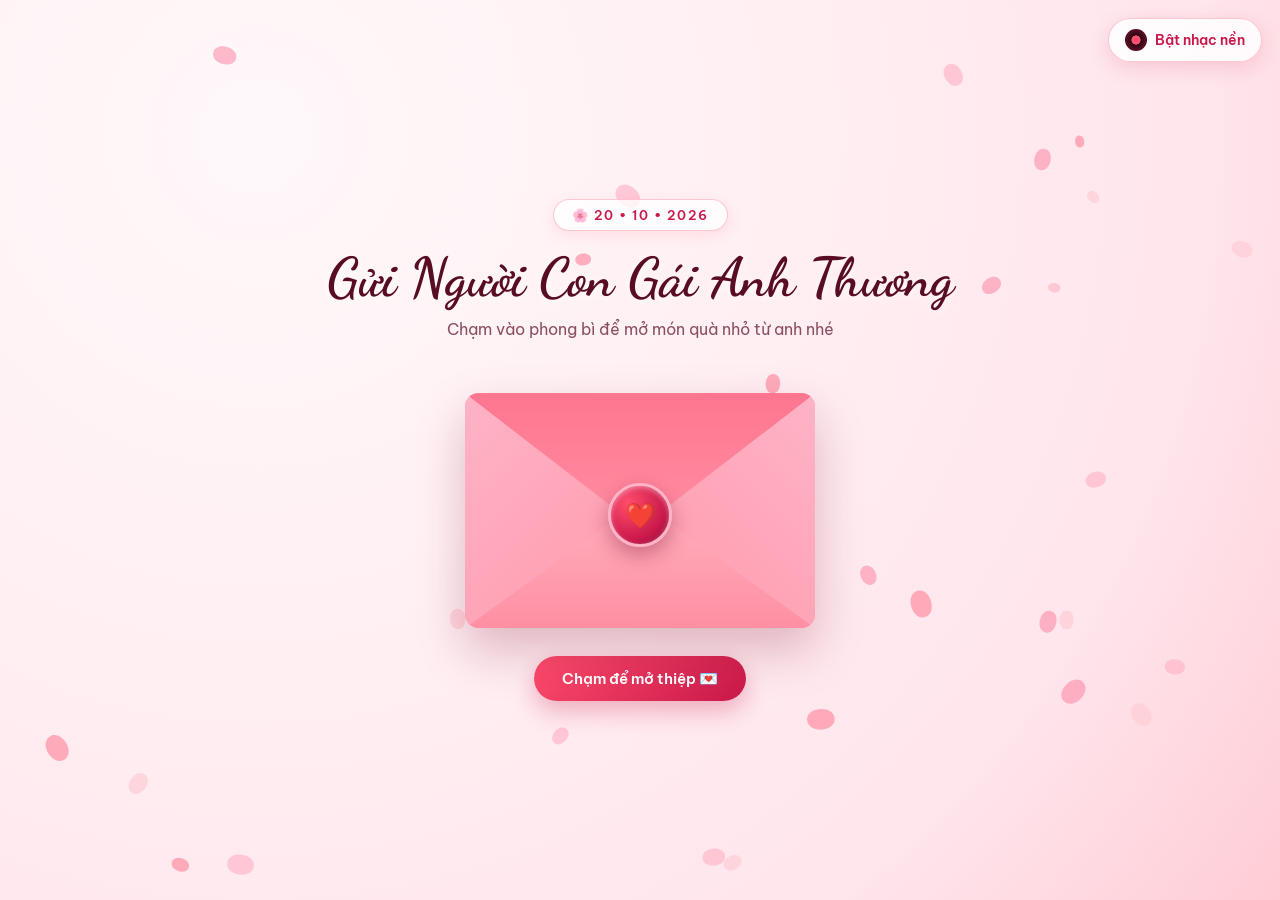
==== index.html @ 0c84c266 "feat: crop lakeside couple photo into left and right avatars for Love Counter" ====
<!DOCTYPE html>
<html lang="vi">
<head>
  <meta charset="UTF-8" />
  <meta name="viewport" content="width=device-width, initial-scale=1.0, maximum-scale=1.0, user-scalable=no" />
  <title>Chúc Mừng 20/10 — Gửi Người Con Gái Anh Thương 💕</title>
  <meta name="description" content="Món quà nhỏ và những lời chúc yêu thương ngọt ngào nhất nhân ngày Phụ nữ Việt Nam 20/10." />
  <meta property="og:title" content="Chúc Mừng 20/10 — Gửi Người Con Gái Anh Thương 💕" />
  <meta property="og:description" content="Chạm để mở bức thư tình yêu và nhìn lại những khoảnh khắc ngọt ngào của chúng mình." />
  <meta property="og:type" content="website" />
  <link rel="preconnect" href="https://fonts.googleapis.com" />
  <link rel="preconnect" href="https://fonts.gstatic.com" crossorigin />
  <link href="https://fonts.googleapis.com/css2?family=Be+Vietnam+Pro:ital,wght@0,400;0,500;0,600;0,700;1,400&family=Dancing+Script:wght@600;700&display=swap" rel="stylesheet" />
  <link rel="stylesheet" href="src/style.css" />
</head>
<body>
  <!-- Falling Rose Petals Background -->
  <canvas id="petals-canvas"></canvas>

  <!-- Music Toggle Button -->
  <button id="music-toggle" class="music-toggle" type="button" aria-label="Bật/Tắt nhạc nền">
    <span class="vinyl-icon"></span>
    <span id="music-label">Bật nhạc nền</span>
  </button>

  <!-- STAGE 1: Interactive 3D Envelope -->
  <section id="envelope-stage" class="envelope-stage">
    <div id="intro-date-pill" class="date-pill">🌸 20 • 10 • 2026</div>
    <h1 id="intro-title" class="intro-title">Gửi Người Con Gái Anh Thương</h1>
    <p id="intro-subtitle" class="intro-subtitle">
      Chạm vào phong bì để mở món quà nhỏ từ anh nhé
    </p>

    <div id="envelope-wrapper" class="envelope-wrapper" role="button" tabindex="0" aria-label="Mở phong bì thiệp 20/10">
      <div class="envelope-back"></div>
      <div class="envelope-letter-preview">
        <span class="preview-badge">Happy Women's Day 20/10</span>
        <div id="preview-to" class="preview-to">Gửi Em Yêu 💕</div>
        <div class="preview-heart">💌</div>
      </div>
      <div class="envelope-front"></div>
      <div class="envelope-bottom-pocket"></div>
      <div class="envelope-flap"></div>
      <div class="wax-seal">❤️</div>
    </div>

    <button id="open-envelope-btn" class="open-hint-btn" type="button">
      Chạm để mở thiệp 💌
    </button>
  </section>

  <!-- STAGE 2 & 3: Love Letter + Love Counter + Polaroid Gallery + Interactive Quiz + Gift -->
  <main id="main-card-content" class="main-card-content">
    <!-- 1. Love Letter Section -->
    <section class="letter-section">
      <article class="letter-paper">
        <header class="letter-header">
          <span id="letter-badge" class="letter-badge">Happy Vietnamese Women's Day</span>
          <h2 id="letter-title" class="letter-title">Chúc Mừng 20/10, Em Yêu!</h2>
          <div id="letter-date" class="letter-date">20 • 10 • 2026</div>
        </header>

        <div class="letter-divider">❦ 🌸 ❦</div>

        <div id="letter-greeting" class="letter-greeting">
          Gửi em — cô gái tuyệt vời nhất của anh,
        </div>

        <div id="letter-body" class="letter-body"></div>

        <div class="letter-signature-block">
          <div id="letter-closing" class="letter-closing">Trọn đời thương em,</div>
          <div id="letter-sender" class="letter-sender">Việt Chu ❤️</div>
        </div>

        <div class="letter-actions">
          <a href="#memory-gallery" class="btn-primary">
            Xem kỷ niệm của chúng mình 📸
          </a>
          <button id="send-love-btn" type="button" class="btn-secondary">
            Thả tim cho anh 💖
          </button>
        </div>
      </article>
    </section>

    <!-- 2. Love Counter Section (Đồng hồ đếm ngày yêu) -->
    <section id="love-counter-section" class="counter-section">
      <div class="counter-card">
        <h3 id="counter-title" class="section-title" style="font-size: 2.1rem;">
          Hành Trình Bên Nhau Của Chúng Mình
        </h3>
        <p id="counter-subtitle" class="section-subtitle" style="margin-bottom: 22px;">
          Từng giây phút trôi qua bên em đều là những kỷ niệm vô giá
        </p>

        <div class="couple-avatars">
          <div class="avatar-ring">
            <img id="couple-avatar-left" src="assets/photos/avatar-left.jpg" alt="Em" />
          </div>
          <div class="heart-bridge">💞</div>
          <div class="avatar-ring">
            <img id="couple-avatar-right" src="assets/photos/avatar-right.jpg" alt="Anh" />
          </div>
        </div>

        <div class="counter-grid">
          <div class="counter-box">
            <span id="count-days" class="counter-num">0</span>
            <span class="counter-label">Ngày</span>
          </div>
          <div class="counter-box">
            <span id="count-hours" class="counter-num">00</span>
            <span class="counter-label">Giờ</span>
          </div>
          <div class="counter-box">
            <span id="count-mins" class="counter-num">00</span>
            <span class="counter-label">Phút</span>
          </div>
          <div class="counter-box">
            <span id="count-secs" class="counter-num">00</span>
            <span class="counter-label">Giây</span>
          </div>
        </div>

        <div id="love-start-badge" class="counter-since-pill">
          ✨ Bên nhau từ ngày 25/03/2026 ✨
        </div>
      </div>
    </section>

    <!-- 3. Polaroid Photo Gallery Section -->
    <section id="memory-gallery" class="gallery-section">
      <div class="section-heading">
        <h2 id="gallery-title" class="section-title">Khoảnh Khắc Của Chúng Mình</h2>
        <p id="gallery-subtitle" class="section-subtitle">
          Mỗi bức ảnh là một mảnh ghép hạnh phúc khi có em bên cạnh
        </p>
      </div>

      <div id="polaroid-grid" class="polaroid-grid"></div>
    </section>

    <!-- 4. Interactive Runaway Button Quiz ("Em có yêu anh không?") -->
    <section id="love-quiz-section" class="quiz-section">
      <div class="quiz-card">
        <div id="quiz-emoji" class="quiz-emoji">🥺</div>
        <h3 id="quiz-title" class="section-title" style="font-size: 2rem;">
          Câu Hỏi Quan Trọng Ngày 20/10 😳
        </h3>
        <p id="quiz-prompt" class="quiz-prompt">
          Trả lời thật lòng nha: Em có thương và yêu anh nhiều không?
        </p>

        <div id="quiz-arena" class="quiz-arena">
          <button id="btn-love-yes" type="button" class="btn-love-yes">
            Yêu anh nhất trên đời 💖
          </button>
          <button id="btn-love-no" type="button" class="btn-love-no">
            Hông thèm đâu 😜
          </button>
        </div>

        <div id="quiz-success-box" class="quiz-success-box">
          <div class="success-hearts">🥰💖💐✨</div>
          <p id="quiz-success-msg"></p>
        </div>
      </div>
    </section>

    <!-- 5. Interactive Scratch Card ("Thẻ Cào Bí Mật") -->
    <section id="scratch-section" class="scratch-section">
      <div class="scratch-card-box">
        <h3 id="scratch-title" class="section-title" style="font-size: 2rem;">
          Thẻ Cào Bí Mật 20/10 ✨
        </h3>
        <p id="scratch-subtitle" class="section-subtitle" style="margin-bottom: 20px;">
          Dùng ngón tay hoặc chuột cào lớp nhũ lấp lánh bên dưới để mở điều anh giấu bên trong nhé!
        </p>

        <div id="scratch-container" class="scratch-container">
          <!-- Hidden Prize Layer Underneath -->
          <div class="scratch-prize">
            <img id="scratch-img" class="scratch-prize-img" src="assets/photos/1792471660428_2199372916196262329_2672750711596410923_h.jpg" alt="Kỷ niệm bí mật" />
            <h4 id="scratch-headline" class="scratch-headline">Bắt quả tang một chiếc mặt quạu siêu cấp đáng yêu! 🐻‍❄️😆</h4>
            <p id="scratch-msg" class="scratch-msg">
              Nhìn mặt kìa, dỗi hay nhăn mặt nhìn vẫn cứ là cưng nhất quả đất! Ngày 20/10 bớt quạu với anh lại nha, thương nhiều lắm! ❤️
            </p>
            <div id="scratch-badge" class="scratch-badge">
              🎟️ Đặc quyền: 1 buổi đi chơi bù thật vui & 1000 cái ôm
            </div>
          </div>

          <!-- Foil Canvas Layer On Top -->
          <canvas id="scratch-canvas" class="scratch-canvas"></canvas>
        </div>

        <div class="scratch-footer">
          <span id="scratch-progress-text" class="scratch-progress-text">Đã cào: 0%</span>
          <button id="scratch-reset-btn" type="button" class="scratch-reset-btn">
            Phủ nhũ cào lại 🔄
          </button>
        </div>
      </div>
    </section>

    <!-- 6. Secret Gift Box & Voucher Section -->
    <section class="gift-section">
      <h3 id="secret-title" class="section-title" style="font-size: 2rem;">
        Lời Nhắn Nhỏ Cuối Thư 💌
      </h3>
      <p class="section-subtitle" style="margin-bottom: 10px;">
        Chạm vào hộp quà bên dưới để mở lời nhắn cuối cùng từ anh nhé!
      </p>

      <button id="gift-box-btn" class="gift-box-btn" type="button" aria-label="Mở hộp quà">
        🎁
      </button>

      <div id="gift-reveal-card" class="gift-reveal-card">
        <p id="secret-body" style="line-height: 1.7; font-size: 1rem;">
          Ngày 20/10 nhớ cười thật nhiều và luôn tươi tắn nhé! Cảm ơn em vì lúc nào cũng hiểu chuyện và đồng hành cùng anh. Hẹn em một buổi đi chơi bù thật vui nha! 🤗💖
        </p>
        <div id="secret-voucher" class="voucher-ticket">
          ĐẶC QUYỀN CỦA EM: 1000 cái ôm thật chặt, luôn được anh nhường nhịn & 1 buổi hẹn hò bù thật xịn (Hạn sử dụng: Mãi mãi)
        </div>
      </div>
    </section>

    <footer class="card-footer">
      Made with ❤️ for 20/10 • <a href="qr.html">Mã QR & Tuỳ chỉnh thiệp</a>
    </footer>
  </main>

  <!-- Lightbox Modal for Polaroid Photos -->
  <div id="lightbox-modal" class="lightbox-modal" role="dialog" aria-modal="true">
    <div class="lightbox-content">
      <button id="lightbox-close" class="lightbox-close" type="button" aria-label="Đóng">✕</button>
      <img id="lightbox-img" class="lightbox-img" src="" alt="Kỷ niệm" />
      <div id="lightbox-caption" class="lightbox-caption"></div>
      <div id="lightbox-date" class="lightbox-date"></div>
      <div class="lightbox-nav">
        <button id="lightbox-prev" type="button">← Ảnh trước</button>
        <button id="lightbox-next" type="button">Ảnh tiếp →</button>
      </div>
    </div>
  </div>

  <script src="src/config.js"></script>
  <script src="src/app.js"></script>
</body>
</html>
---- src/style.css ----
:root {
  --bg-rose-1: #fff0f3;
  --bg-rose-2: #ffe5ec;
  --bg-rose-3: #ffccd5;
  --rose-primary: #ff4d6d;
  --rose-deep: #c9184a;
  --wine-dark: #590d22;
  --wine-text: #4a1525;
  --text-muted: #8a4f60;
  --paper-cream: #fffcf9;
  --gold-accent: #d4a373;
  --shadow-soft: 0 18px 45px rgba(164, 19, 60, 0.14);
  --shadow-polaroid: 0 12px 28px rgba(89, 13, 34, 0.14);
}

* {
  box-sizing: border-box;
  margin: 0;
  padding: 0;
  -webkit-tap-highlight-color: transparent;
}

html {
  scroll-behavior: smooth;
}

body {
  min-height: 100vh;
  font-family: 'Be Vietnam Pro', -apple-system, BlinkMacSystemFont, sans-serif;
  color: var(--wine-text);
  background: radial-gradient(circle at 20% 15%, #fff8fa 0%, var(--bg-rose-1) 38%, var(--bg-rose-2) 75%, var(--bg-rose-3) 100%);
  background-attachment: fixed;
  overflow-x: hidden;
  position: relative;
}

/* Falling Petals Canvas */
#petals-canvas {
  position: fixed;
  inset: 0;
  width: 100%;
  height: 100%;
  pointer-events: none;
  z-index: 1;
}

/* Floating Audio Button */
.music-toggle {
  position: fixed;
  top: 18px;
  right: 18px;
  z-index: 100;
  display: flex;
  align-items: center;
  gap: 8px;
  padding: 10px 16px;
  border-radius: 999px;
  border: 1px solid rgba(255, 77, 109, 0.3);
  background: rgba(255, 255, 255, 0.85);
  backdrop-filter: blur(10px);
  color: var(--rose-deep);
  font-family: inherit;
  font-size: 0.85rem;
  font-weight: 600;
  cursor: pointer;
  box-shadow: 0 6px 20px rgba(201, 24, 74, 0.15);
  transition: transform 0.25s ease, box-shadow 0.25s ease, background 0.25s ease;
}

.music-toggle:hover {
  transform: translateY(-2px);
  background: #ffffff;
  box-shadow: 0 10px 24px rgba(201, 24, 74, 0.22);
}

.music-toggle .vinyl-icon {
  width: 22px;
  height: 22px;
  border-radius: 50%;
  background: radial-gradient(circle, #ff4d6d 28%, #2b0912 31%, #590d22 65%, #2b0912 100%);
  display: inline-block;
  position: relative;
}

.music-toggle.playing .vinyl-icon {
  animation: spinVinyl 3.5s linear infinite;
}

@keyframes spinVinyl {
  to {
    transform: rotate(360deg);
  }
}

/* ============================================================================
   STAGE 1: INTRO ENVELOPE SCREEN
   ============================================================================ */
.envelope-stage {
  min-height: 100vh;
  display: flex;
  flex-direction: column;
  align-items: center;
  justify-content: center;
  padding: 24px 16px;
  position: relative;
  z-index: 5;
  transition: opacity 0.7s ease, transform 0.7s ease;
}

.envelope-stage.hidden-stage {
  opacity: 0;
  pointer-events: none;
  position: absolute;
  inset: 0;
  transform: scale(0.95);
}

.date-pill {
  display: inline-flex;
  align-items: center;
  gap: 8px;
  padding: 7px 18px;
  border-radius: 999px;
  background: rgba(255, 255, 255, 0.78);
  border: 1px solid rgba(255, 117, 143, 0.4);
  color: var(--rose-deep);
  font-size: 0.82rem;
  font-weight: 600;
  letter-spacing: 1.5px;
  text-transform: uppercase;
  margin-bottom: 14px;
  box-shadow: 0 4px 15px rgba(255, 77, 109, 0.12);
}

.intro-title {
  font-family: 'Dancing Script', cursive;
  font-size: clamp(2.2rem, 6vw, 3.4rem);
  color: var(--wine-dark);
  text-align: center;
  margin-bottom: 8px;
  text-shadow: 0 2px 10px rgba(255, 255, 255, 0.8);
}

.intro-subtitle {
  font-size: 0.98rem;
  color: var(--text-muted);
  text-align: center;
  max-width: 420px;
  margin-bottom: 42px;
  line-height: 1.5;
}

/* 3D Envelope */
.envelope-wrapper {
  position: relative;
  width: min(350px, 88vw);
  height: 235px;
  perspective: 1200px;
  cursor: pointer;
  margin: 10px auto 28px;
  transition: transform 0.35s ease;
}

.envelope-wrapper:hover {
  transform: translateY(-6px);
}

.envelope-back {
  position: absolute;
  inset: 0;
  background: linear-gradient(145deg, #ff8fa3, #ff758f);
  border-radius: 14px;
  box-shadow: 0 22px 48px rgba(128, 15, 47, 0.25);
}

/* Inner Letter Preview inside Envelope */
.envelope-letter-preview {
  position: absolute;
  left: 18px;
  right: 18px;
  top: 16px;
  bottom: 16px;
  background: var(--paper-cream);
  border-radius: 10px;
  padding: 22px 18px;
  text-align: center;
  box-shadow: 0 4px 16px rgba(0, 0, 0, 0.08);
  z-index: 2;
  transition: transform 0.85s cubic-bezier(0.34, 1.56, 0.64, 1);
  display: flex;
  flex-direction: column;
  align-items: center;
  justify-content: center;
  border: 1px solid #ffe5ec;
}

.preview-badge {
  font-size: 0.72rem;
  letter-spacing: 2px;
  text-transform: uppercase;
  color: var(--rose-primary);
  font-weight: 700;
  margin-bottom: 6px;
}

.preview-to {
  font-family: 'Dancing Script', cursive;
  font-size: 1.75rem;
  color: var(--wine-dark);
  margin-bottom: 8px;
}

.preview-heart {
  font-size: 1.5rem;
  animation: pulseHeart 1.4s ease-in-out infinite;
}

/* Envelope Front Folds */
.envelope-front {
  position: absolute;
  inset: 0;
  z-index: 3;
  pointer-events: none;
  overflow: hidden;
  border-radius: 14px;
}

.envelope-front::before {
  content: "";
  position: absolute;
  inset: 0;
  background: linear-gradient(135deg, #ffb3c6 0%, #ff8fa3 100%);
  clip-path: polygon(0 0, 52% 55%, 0 100%);
}

.envelope-front::after {
  content: "";
  position: absolute;
  inset: 0;
  background: linear-gradient(225deg, #ffb3c6 0%, #ff8fa3 100%);
  clip-path: polygon(100% 0, 48% 55%, 100% 100%);
}

.envelope-bottom-pocket {
  position: absolute;
  inset: 0;
  z-index: 4;
  pointer-events: none;
  border-radius: 14px;
  overflow: hidden;
}

.envelope-bottom-pocket::before {
  content: "";
  position: absolute;
  inset: 0;
  background: linear-gradient(180deg, #ffccd5 0%, #ff8fa3 100%);
  clip-path: polygon(0 100%, 50% 46%, 100% 100%);
}

/* Top Flap */
.envelope-flap {
  position: absolute;
  top: 0;
  left: 0;
  right: 0;
  height: 135px;
  background: linear-gradient(180deg, #ff758f 0%, #ff8fa3 100%);
  clip-path: polygon(0 0, 100% 0, 50% 100%);
  transform-origin: top center;
  transition: transform 0.65s cubic-bezier(0.4, 0, 0.2, 1), z-index 0.2s 0.3s;
  z-index: 5;
  border-top-left-radius: 14px;
  border-top-right-radius: 14px;
}

/* Wax Seal */
.wax-seal {
  position: absolute;
  top: 52%;
  left: 50%;
  transform: translate(-50%, -50%);
  width: 64px;
  height: 64px;
  border-radius: 50%;
  background: radial-gradient(circle at 30% 30%, #ff4d6d, #c9184a 65%, #800f2f 100%);
  border: 3px solid #ffb3c6;
  box-shadow: 0 8px 20px rgba(128, 15, 47, 0.38), inset 0 2px 5px rgba(255, 255, 255, 0.4);
  z-index: 6;
  display: flex;
  align-items: center;
  justify-content: center;
  color: #fff;
  font-size: 1.55rem;
  transition: transform 0.45s ease, opacity 0.45s ease;
  animation: sealPulse 2s infinite;
}

@keyframes sealPulse {
  0%, 100% {
    transform: translate(-50%, -50%) scale(1);
    box-shadow: 0 8px 20px rgba(128, 15, 47, 0.38), 0 0 0 0 rgba(255, 77, 109, 0.5);
  }
  50% {
    transform: translate(-50%, -50%) scale(1.07);
    box-shadow: 0 8px 25px rgba(128, 15, 47, 0.48), 0 0 0 14px rgba(255, 77, 109, 0);
  }
}

/* Envelope Open State */
.envelope-wrapper.open .wax-seal {
  transform: translate(-50%, -50%) scale(0);
  opacity: 0;
}

.envelope-wrapper.open .envelope-flap {
  transform: rotateX(180deg);
  z-index: 1;
}

.envelope-wrapper.open .envelope-letter-preview {
  transform: translateY(-115px) scale(1.03);
  z-index: 4;
}

.open-hint-btn {
  padding: 13px 28px;
  border-radius: 999px;
  border: none;
  background: linear-gradient(135deg, var(--rose-primary), var(--rose-deep));
  color: #fff;
  font-family: inherit;
  font-size: 0.96rem;
  font-weight: 600;
  cursor: pointer;
  box-shadow: 0 10px 25px rgba(201, 24, 74, 0.3);
  transition: transform 0.25s ease, box-shadow 0.25s ease;
}

.open-hint-btn:hover {
  transform: translateY(-2px);
  box-shadow: 0 14px 30px rgba(201, 24, 74, 0.4);
}

/* ============================================================================
   STAGE 2 & 3: MAIN CONTENT (LOVE LETTER + POLAROID GALLERY + GIFT)
   ============================================================================ */
.main-card-content {
  display: none;
  position: relative;
  z-index: 5;
  max-width: 980px;
  margin: 0 auto;
  padding: 48px 18px 90px;
  opacity: 0;
  transform: translateY(25px);
  transition: opacity 0.8s ease, transform 0.8s ease;
}

.main-card-content.visible {
  display: block;
  opacity: 1;
  transform: translateY(0);
}

/* Letter Card */
.letter-section {
  max-width: 680px;
  margin: 0 auto 72px;
}

.letter-paper {
  position: relative;
  background: var(--paper-cream);
  border-radius: 24px;
  padding: clamp(28px, 6vw, 54px);
  box-shadow: var(--shadow-soft);
  border: 1px solid rgba(255, 179, 198, 0.65);
  overflow: hidden;
}

.letter-paper::before {
  content: "";
  position: absolute;
  inset: 12px;
  border: 1px dashed rgba(255, 117, 143, 0.38);
  border-radius: 16px;
  pointer-events: none;
}

.letter-header {
  text-align: center;
  margin-bottom: 28px;
}

.letter-badge {
  display: inline-block;
  font-size: 0.76rem;
  font-weight: 700;
  text-transform: uppercase;
  letter-spacing: 2px;
  color: var(--rose-primary);
  background: #fff0f3;
  padding: 6px 16px;
  border-radius: 999px;
  margin-bottom: 10px;
}

.letter-title {
  font-family: 'Dancing Script', cursive;
  font-size: clamp(2rem, 5vw, 2.9rem);
  color: var(--wine-dark);
  line-height: 1.25;
}

.letter-date {
  font-size: 0.86rem;
  color: var(--text-muted);
  margin-top: 4px;
}

.letter-divider {
  display: flex;
  align-items: center;
  justify-content: center;
  gap: 12px;
  margin: 18px 0 26px;
  color: var(--rose-primary);
}

.letter-divider::before,
.letter-divider::after {
  content: "";
  height: 1px;
  width: 80px;
  background: linear-gradient(90deg, transparent, #ffb3c6, transparent);
}

.letter-greeting {
  font-family: 'Dancing Script', cursive;
  font-size: 1.65rem;
  color: var(--rose-deep);
  margin-bottom: 18px;
}

.letter-body p {
  font-size: 1.04rem;
  line-height: 1.85;
  color: var(--wine-text);
  margin-bottom: 16px;
  text-align: justify;
}

.letter-signature-block {
  margin-top: 30px;
  text-align: right;
  padding-right: 10px;
}

.letter-closing {
  font-size: 0.95rem;
  font-style: italic;
  color: var(--text-muted);
  margin-bottom: 4px;
}

.letter-sender {
  font-family: 'Dancing Script', cursive;
  font-size: 2rem;
  color: var(--rose-deep);
  font-weight: 700;
}

.letter-actions {
  margin-top: 32px;
  display: flex;
  flex-wrap: wrap;
  gap: 12px;
  justify-content: center;
}

.btn-primary,
.btn-secondary {
  display: inline-flex;
  align-items: center;
  gap: 8px;
  padding: 12px 24px;
  border-radius: 999px;
  font-family: inherit;
  font-size: 0.94rem;
  font-weight: 600;
  cursor: pointer;
  text-decoration: none;
  transition: transform 0.25s ease, box-shadow 0.25s ease;
}

.btn-primary {
  border: none;
  background: linear-gradient(135deg, var(--rose-primary), var(--rose-deep));
  color: #ffffff;
  box-shadow: 0 8px 22px rgba(201, 24, 74, 0.28);
}

.btn-primary:hover {
  transform: translateY(-2px);
  box-shadow: 0 12px 28px rgba(201, 24, 74, 0.38);
}

.btn-secondary {
  border: 1px solid rgba(201, 24, 74, 0.28);
  background: #fff0f3;
  color: var(--rose-deep);
}

.btn-secondary:hover {
  transform: translateY(-2px);
  background: #ffe5ec;
}

/* ============================================================================
   POLAROID GALLERY SECTION
   ============================================================================ */
.gallery-section {
  margin: 30px auto 72px;
}

.section-heading {
  text-align: center;
  margin-bottom: 42px;
}

.section-title {
  font-family: 'Dancing Script', cursive;
  font-size: clamp(2.1rem, 5vw, 3rem);
  color: var(--wine-dark);
  margin-bottom: 8px;
}

.section-subtitle {
  font-size: 0.98rem;
  color: var(--text-muted);
  max-width: 500px;
  margin: 0 auto;
}

.polaroid-grid {
  display: grid;
  grid-template-columns: repeat(auto-fit, minmax(260px, 1fr));
  gap: 34px 26px;
  padding: 10px 6px;
}

.polaroid-card {
  background: #ffffff;
  padding: 14px 14px 22px;
  border-radius: 6px;
  box-shadow: var(--shadow-polaroid);
  transform: rotate(var(--rot, -2deg));
  transition: transform 0.35s cubic-bezier(0.34, 1.56, 0.64, 1), box-shadow 0.35s ease;
  cursor: pointer;
  position: relative;
}

/* Washi Tape Effect on Top of Polaroid */
.polaroid-card::before {
  content: "";
  position: absolute;
  top: -12px;
  left: 50%;
  transform: translateX(-50%) rotate(-2deg);
  width: 92px;
  height: 26px;
  background: rgba(255, 179, 198, 0.58);
  border-left: 2px dotted rgba(255, 255, 255, 0.7);
  border-right: 2px dotted rgba(255, 255, 255, 0.7);
  box-shadow: 0 2px 6px rgba(0, 0, 0, 0.06);
  z-index: 2;
}

.polaroid-card:hover {
  transform: rotate(0deg) translateY(-8px) scale(1.03);
  box-shadow: 0 20px 40px rgba(89, 13, 34, 0.22);
  z-index: 10;
}

.polaroid-img-wrap {
  width: 100%;
  aspect-ratio: 4 / 4.8;
  overflow: hidden;
  border-radius: 4px;
  background: #fff5f7;
  margin-bottom: 14px;
  position: relative;
}

.polaroid-img-wrap img {
  width: 100%;
  height: 100%;
  object-fit: cover;
  display: block;
  transition: transform 0.5s ease;
}

.polaroid-card:hover .polaroid-img-wrap img {
  transform: scale(1.06);
}

.polaroid-caption {
  font-family: 'Dancing Script', cursive;
  font-size: 1.35rem;
  color: var(--wine-dark);
  text-align: center;
  line-height: 1.35;
  margin-bottom: 6px;
}

.polaroid-date {
  font-size: 0.78rem;
  color: var(--text-muted);
  text-align: center;
  display: block;
  letter-spacing: 0.5px;
}

/* ============================================================================
   SECRET GIFT / LOVE VOUCHER SECTION
   ============================================================================ */
.gift-section {
  max-width: 620px;
  margin: 0 auto 40px;
  text-align: center;
  background: rgba(255, 255, 255, 0.8);
  backdrop-filter: blur(12px);
  border-radius: 24px;
  padding: 36px 24px;
  border: 1px solid rgba(255, 179, 198, 0.65);
  box-shadow: var(--shadow-soft);
}

.gift-box-btn {
  background: none;
  border: none;
  cursor: pointer;
  font-size: 4.2rem;
  line-height: 1;
  margin: 12px 0;
  display: inline-block;
  animation: giftShake 2.2s ease-in-out infinite;
  filter: drop-shadow(0 10px 18px rgba(201, 24, 74, 0.25));
}

@keyframes giftShake {
  0%, 100% { transform: rotate(0deg) scale(1); }
  15% { transform: rotate(-10deg) scale(1.08); }
  30% { transform: rotate(10deg) scale(1.08); }
  45% { transform: rotate(-6deg) scale(1.04); }
  60% { transform: rotate(6deg) scale(1.04); }
  75% { transform: rotate(0deg) scale(1); }
}

.gift-reveal-card {
  display: none;
  margin-top: 18px;
  padding: 24px 20px;
  border-radius: 18px;
  background: linear-gradient(135deg, #fff0f3 0%, #ffe5ec 100%);
  border: 2px dashed var(--rose-primary);
  animation: popIn 0.5s cubic-bezier(0.34, 1.56, 0.64, 1);
}

.gift-reveal-card.open {
  display: block;
}

.voucher-ticket {
  margin-top: 16px;
  padding: 14px 18px;
  background: #ffffff;
  border-radius: 12px;
  border-left: 5px solid var(--rose-deep);
  font-weight: 600;
  color: var(--rose-deep);
  font-size: 0.92rem;
  box-shadow: 0 6px 16px rgba(201, 24, 74, 0.1);
}

@keyframes popIn {
  from {
    opacity: 0;
    transform: scale(0.88);
  }
  to {
    opacity: 1;
    transform: scale(1);
  }
}

@keyframes pulseHeart {
  0%, 100% { transform: scale(1); }
  50% { transform: scale(1.18); }
}

/* ============================================================================
   LIGHTBOX MODAL FOR POLAROID PHOTOS
   ============================================================================ */
.lightbox-modal {
  position: fixed;
  inset: 0;
  background: rgba(43, 9, 18, 0.82);
  backdrop-filter: blur(8px);
  z-index: 200;
  display: none;
  align-items: center;
  justify-content: center;
  padding: 20px;
}

.lightbox-modal.active {
  display: flex;
}

.lightbox-content {
  background: #ffffff;
  padding: 18px 18px 26px;
  border-radius: 12px;
  max-width: 480px;
  width: 100%;
  text-align: center;
  position: relative;
  box-shadow: 0 25px 60px rgba(0, 0, 0, 0.4);
  animation: popIn 0.35s ease;
}

.lightbox-close {
  position: absolute;
  top: -14px;
  right: -14px;
  width: 38px;
  height: 38px;
  border-radius: 50%;
  border: none;
  background: var(--rose-deep);
  color: #fff;
  font-size: 1.2rem;
  cursor: pointer;
  box-shadow: 0 4px 12px rgba(0, 0, 0, 0.25);
}

.lightbox-img {
  width: 100%;
  max-height: 62vh;
  object-fit: contain;
  border-radius: 6px;
  background: #fff0f3;
  margin-bottom: 16px;
}

.lightbox-caption {
  font-family: 'Dancing Script', cursive;
  font-size: 1.65rem;
  color: var(--wine-dark);
  margin-bottom: 4px;
}

.lightbox-date {
  font-size: 0.85rem;
  color: var(--text-muted);
}

.lightbox-nav {
  display: flex;
  justify-content: center;
  gap: 14px;
  margin-top: 16px;
}

.lightbox-nav button {
  padding: 8px 18px;
  border-radius: 999px;
  border: 1px solid #ffb3c6;
  background: #fff0f3;
  color: var(--rose-deep);
  font-weight: 600;
  cursor: pointer;
}

/* Floating Kiss Hearts */
.floating-heart {
  position: fixed;
  pointer-events: none;
  z-index: 150;
  font-size: 1.6rem;
  animation: floatUpHeart 1.8s ease-out forwards;
}

@keyframes floatUpHeart {
  0% {
    opacity: 1;
    transform: translateY(0) scale(0.8) rotate(0deg);
  }
  100% {
    opacity: 0;
    transform: translateY(-160px) scale(1.5) rotate(18deg);
  }
}

.card-footer {
  text-align: center;
  font-size: 0.85rem;
  color: var(--text-muted);
  margin-top: 40px;
}

.card-footer a {
  color: var(--rose-deep);
  text-decoration: none;
  font-weight: 600;
}

@media (max-width: 600px) {
  .letter-body p {
    font-size: 0.98rem;
    text-align: left;
  }
  .polaroid-grid {
    grid-template-columns: 1fr;
    max-width: 320px;
    margin: 0 auto;
  }
}

/* ============================================================================
   LOVE COUNTER SECTION (ĐỒNG HỒ ĐẾM NGÀY YÊU)
   ============================================================================ */
.counter-section {
  max-width: 680px;
  margin: 0 auto 72px;
}

.counter-card {
  background: rgba(255, 255, 255, 0.85);
  backdrop-filter: blur(12px);
  border-radius: 26px;
  padding: 36px 24px;
  text-align: center;
  box-shadow: var(--shadow-soft);
  border: 1px solid rgba(255, 179, 198, 0.7);
}

.couple-avatars {
  display: flex;
  align-items: center;
  justify-content: center;
  gap: 20px;
  margin-bottom: 26px;
}

.avatar-ring {
  width: 112px;
  height: 112px;
  border-radius: 50%;
  padding: 4px;
  background: linear-gradient(135deg, #ff4d6d, #ffb3c6);
  box-shadow: 0 8px 20px rgba(201, 24, 74, 0.22);
}

.avatar-ring img {
  width: 100%;
  height: 100%;
  border-radius: 50%;
  object-fit: cover;
  object-position: center center;
  border: 3px solid #fff;
}

.heart-bridge {
  font-size: 2rem;
  animation: pulseHeart 1.2s ease-in-out infinite;
}

.counter-grid {
  display: grid;
  grid-template-columns: repeat(4, 1fr);
  gap: 12px;
  max-width: 520px;
  margin: 0 auto 20px;
}

.counter-box {
  background: linear-gradient(180deg, #fff0f3 0%, #ffe5ec 100%);
  border: 1px solid #ffb3c6;
  border-radius: 16px;
  padding: 16px 8px;
  box-shadow: 0 6px 16px rgba(201, 24, 74, 0.08);
}

.counter-num {
  display: block;
  font-size: clamp(1.45rem, 4vw, 2.1rem);
  font-weight: 700;
  color: var(--rose-deep);
  line-height: 1.2;
}

.counter-label {
  font-size: 0.78rem;
  font-weight: 600;
  color: var(--text-muted);
  text-transform: uppercase;
  letter-spacing: 1px;
}

.counter-since-pill {
  display: inline-block;
  padding: 6px 18px;
  border-radius: 999px;
  background: #fff0f3;
  color: var(--rose-deep);
  font-size: 0.84rem;
  font-weight: 600;
}

/* ============================================================================
   RUNAWAY BUTTON MINI-GAME ("EM CÓ YÊU ANH KHÔNG?")
   ============================================================================ */
.quiz-section {
  max-width: 640px;
  margin: 0 auto 72px;
}

.quiz-card {
  background: rgba(255, 255, 255, 0.88);
  backdrop-filter: blur(12px);
  border-radius: 26px;
  padding: 36px 24px;
  text-align: center;
  box-shadow: var(--shadow-soft);
  border: 1px solid rgba(255, 179, 198, 0.7);
  position: relative;
  overflow: hidden;
}

.quiz-emoji {
  font-size: 3.6rem;
  line-height: 1.1;
  margin-bottom: 8px;
  transition: transform 0.25s ease;
}

.quiz-prompt {
  font-size: 1rem;
  color: var(--wine-text);
  font-weight: 500;
  margin: 8px auto 24px;
  max-width: 440px;
}

.quiz-arena {
  position: relative;
  min-height: 150px;
  display: flex;
  align-items: center;
  justify-content: center;
  gap: 16px;
  flex-wrap: wrap;
  padding: 16px;
}

.btn-love-yes {
  padding: 14px 28px;
  border-radius: 999px;
  border: none;
  background: linear-gradient(135deg, var(--rose-primary), var(--rose-deep));
  color: #fff;
  font-family: inherit;
  font-size: 1rem;
  font-weight: 700;
  cursor: pointer;
  box-shadow: 0 10px 26px rgba(201, 24, 74, 0.32);
  transition: transform 0.25s cubic-bezier(0.34, 1.56, 0.64, 1), box-shadow 0.25s ease;
  z-index: 5;
}

.btn-love-yes:hover {
  box-shadow: 0 14px 32px rgba(201, 24, 74, 0.45);
}

.btn-love-no {
  padding: 12px 22px;
  border-radius: 999px;
  border: 1px solid #ffb3c6;
  background: #fff0f3;
  color: var(--text-muted);
  font-family: inherit;
  font-size: 0.92rem;
  font-weight: 600;
  cursor: pointer;
  transition: left 0.22s ease, top 0.22s ease, transform 0.22s ease;
  z-index: 4;
  user-select: none;
}

.quiz-success-box {
  display: none;
  margin-top: 16px;
  padding: 24px 20px;
  border-radius: 18px;
  background: linear-gradient(135deg, #fff0f3 0%, #ffe5ec 100%);
  border: 2px dashed var(--rose-primary);
  animation: popIn 0.45s cubic-bezier(0.34, 1.56, 0.64, 1);
}

.quiz-success-box.active {
  display: block;
}

.success-hearts {
  font-size: 2.2rem;
  margin-bottom: 10px;
}

#quiz-success-msg {
  font-size: 1.05rem;
  font-weight: 600;
  color: var(--rose-deep);
  line-height: 1.65;
}

/* ============================================================================
   CLICK / TOUCH BLOSSOM SPARKLE PARTICLES
   ============================================================================ */
.touch-sparkle {
  position: fixed;
  pointer-events: none;
  z-index: 999;
  font-size: 1.25rem;
  will-change: transform, opacity;
  animation: touchSparkleBurst 0.95s cubic-bezier(0.16, 1, 0.3, 1) forwards;
}

@keyframes touchSparkleBurst {
  0% {
    opacity: 1;
    transform: translate(-50%, -50%) scale(0.4) rotate(0deg);
  }
  100% {
    opacity: 0;
    transform: translate(calc(-50% + var(--tx)), calc(-50% + var(--ty))) scale(1.25) rotate(var(--rot));
  }
}

@media (max-width: 500px) {
  .counter-grid {
    gap: 8px;
  }
  .counter-box {
    padding: 12px 4px;
  }
}

/* ============================================================================
   INTERACTIVE SCRATCH CARD ("THẺ CÀO BÍ MẬT")
   ============================================================================ */
.scratch-section {
  max-width: 640px;
  margin: 0 auto 72px;
}

.scratch-card-box {
  background: rgba(255, 255, 255, 0.88);
  backdrop-filter: blur(12px);
  border-radius: 26px;
  padding: 36px 22px 28px;
  text-align: center;
  box-shadow: var(--shadow-soft);
  border: 1px solid rgba(255, 179, 198, 0.7);
}

.scratch-container {
  position: relative;
  width: 100%;
  max-width: 440px;
  min-height: 360px;
  margin: 0 auto;
  border-radius: 20px;
  overflow: hidden;
  border: 3px solid #ffb3c6;
  box-shadow: 0 12px 30px rgba(201, 24, 74, 0.16);
  background: linear-gradient(145deg, #fff8fa 0%, #ffe5ec 100%);
  user-select: none;
}

.scratch-prize {
  padding: 22px 18px;
  display: flex;
  flex-direction: column;
  align-items: center;
  justify-content: center;
  min-height: 360px;
}

.scratch-prize-img {
  width: 240px;
  height: 215px;
  object-fit: cover;
  object-position: center 72%;
  border-radius: 16px;
  border: 4px solid #ffffff;
  box-shadow: 0 8px 20px rgba(201, 24, 74, 0.22);
  margin-bottom: 14px;
}

.scratch-headline {
  font-family: 'Dancing Script', cursive;
  font-size: 1.75rem;
  color: var(--rose-deep);
  margin-bottom: 8px;
}

.scratch-msg {
  font-size: 0.94rem;
  line-height: 1.6;
  color: var(--wine-text);
  max-width: 370px;
  margin-bottom: 14px;
}

.scratch-badge {
  display: inline-block;
  padding: 8px 16px;
  border-radius: 999px;
  background: #ffffff;
  border: 1px dashed var(--rose-primary);
  color: var(--rose-deep);
  font-size: 0.84rem;
  font-weight: 700;
  box-shadow: 0 4px 12px rgba(201, 24, 74, 0.1);
}

.scratch-canvas {
  position: absolute;
  inset: 0;
  width: 100%;
  height: 100%;
  cursor: grab;
  touch-action: none;
  z-index: 5;
  transition: opacity 0.6s ease;
}

.scratch-canvas.revealed {
  opacity: 0;
  pointer-events: none;
}

.scratch-footer {
  display: flex;
  align-items: center;
  justify-content: space-between;
  max-width: 440px;
  margin: 14px auto 0;
  padding: 0 6px;
}

.scratch-progress-text {
  font-size: 0.84rem;
  font-weight: 600;
  color: var(--text-muted);
}

.scratch-reset-btn {
  padding: 7px 16px;
  border-radius: 999px;
  border: 1px solid #ffb3c6;
  background: #fff0f3;
  color: var(--rose-deep);
  font-family: inherit;
  font-size: 0.82rem;
  font-weight: 600;
  cursor: pointer;
  transition: transform 0.2s ease, background 0.2s ease;
}

.scratch-reset-btn:hover {
  background: #ffe5ec;
  transform: translateY(-1px);
}
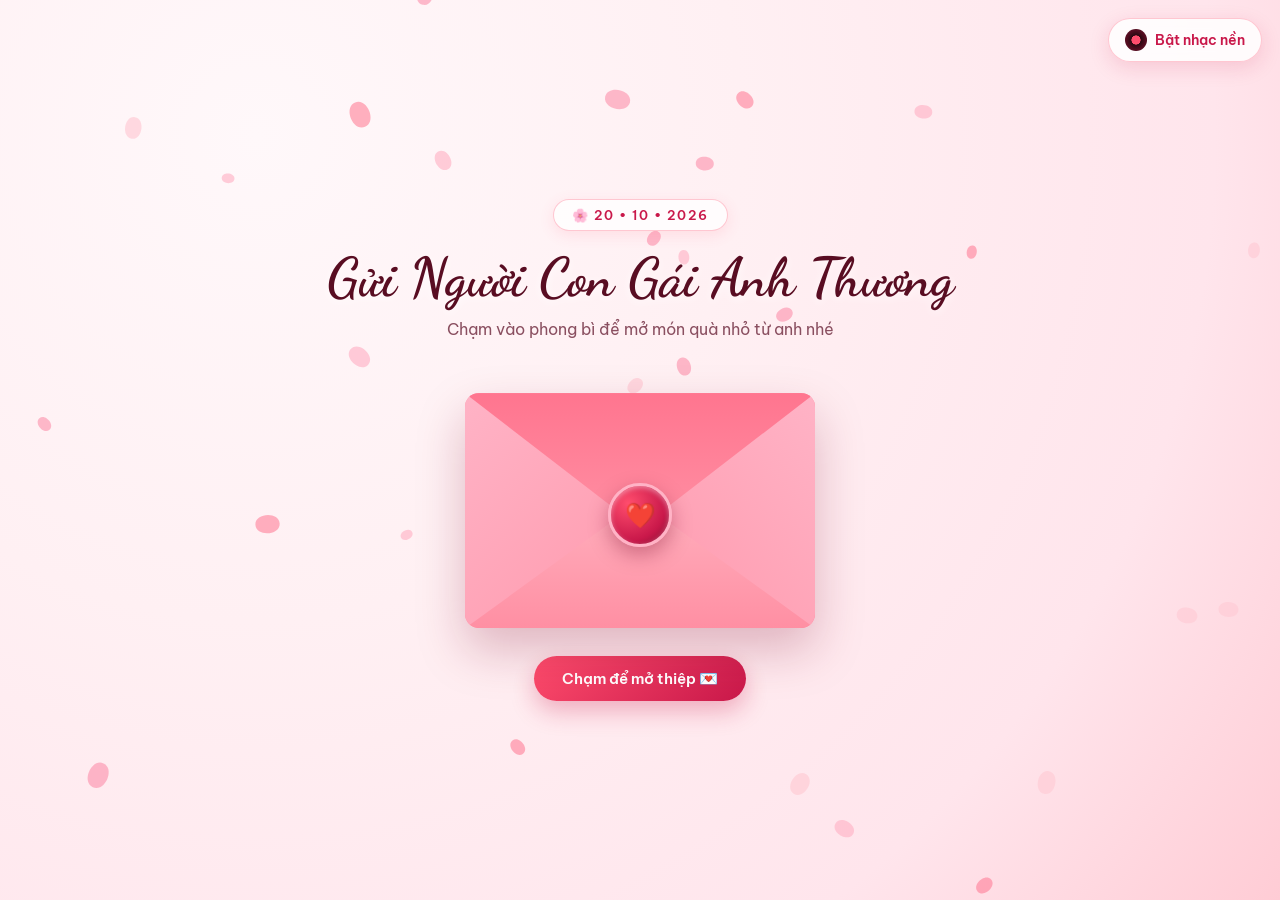
==== commit 6a69162f: "chore: change letterClosing to Thuong em nhieu" ====
--- a/index.html
+++ b/index.html
@@ -69,7 +69,7 @@
         <div id="letter-body" class="letter-body"></div>
 
         <div class="letter-signature-block">
-          <div id="letter-closing" class="letter-closing">Trọn đời thương em,</div>
+          <div id="letter-closing" class="letter-closing">Thương em nhiều,</div>
           <div id="letter-sender" class="letter-sender">Việt Chu ❤️</div>
         </div>
 
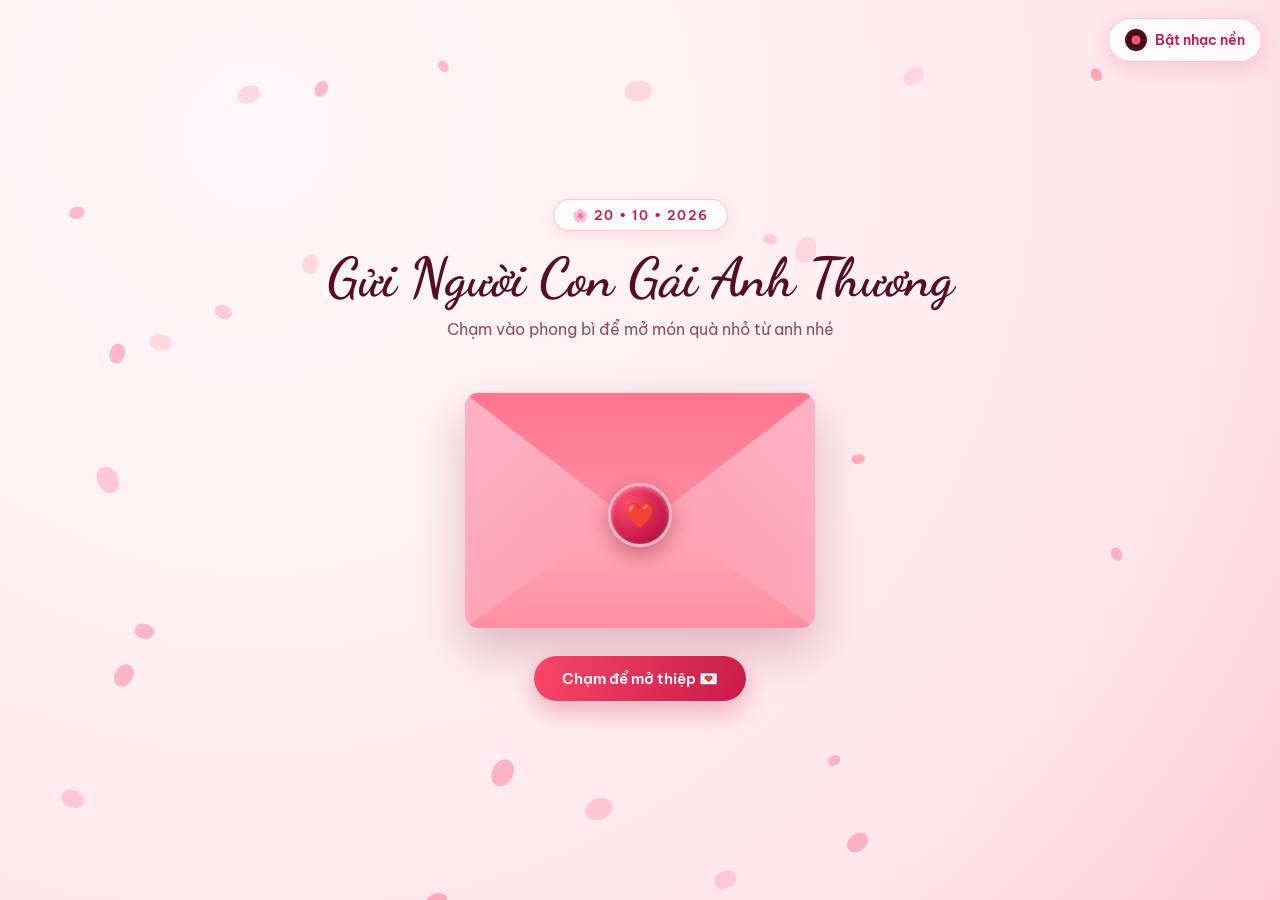
==== commit 7339bf49: "feat: add interactive Wish Star Glass Jar (Lo Sao Tam Su)" ====
--- a/index.html
+++ b/index.html
@@ -204,7 +204,54 @@
       </div>
     </section>
 
-    <!-- 6. Secret Gift Box & Voucher Section -->
+    <!-- 6. Interactive Wish Star Jar ("Lọ Sao Tâm Sự") -->
+    <section id="love-jar-section" class="jar-section">
+      <div class="jar-card-box">
+        <h3 id="jar-title" class="section-title" style="font-size: 2rem;">
+          Lọ Sao Tâm Sự 🌟
+        </h3>
+        <p id="jar-subtitle" class="section-subtitle" style="margin-bottom: 24px;">
+          Trong chiếc lọ này có 10 điều nhỏ anh muốn nhắn gửi. Chạm vào lọ thuỷ tinh để bốc từng ngôi sao nhé!
+        </p>
+
+        <!-- Interactive Glass Jar -->
+        <div class="jar-stage">
+          <button id="glass-jar-btn" type="button" class="glass-jar-btn" aria-label="Chạm để bốc sao tâm sự">
+            <div class="jar-cork"></div>
+            <div class="jar-neck"></div>
+            <div class="jar-ribbon"><span>20/10 ❤️</span></div>
+            <div class="jar-body">
+              <div class="jar-shine"></div>
+              <div class="jar-stars">
+                <span class="j-star s1">⭐</span>
+                <span class="j-star s2">💖</span>
+                <span class="j-star s3">🌟</span>
+                <span class="j-star s4">🌸</span>
+                <span class="j-star s5">✨</span>
+                <span class="j-star s6">⭐</span>
+                <span class="j-star s7">💕</span>
+                <span class="j-star s8">🌟</span>
+                <span class="j-star s9">🌷</span>
+                <span class="j-star s10">⭐</span>
+              </div>
+            </div>
+          </button>
+          <div class="jar-tap-hint">👆 Chạm vào lọ để bốc ngôi sao tiếp theo</div>
+        </div>
+
+        <!-- Unfolded Note Paper -->
+        <div id="jar-note-card" class="jar-note-card">
+          <div class="jar-note-header">
+            <span id="jar-note-badge" class="jar-note-badge">🌟 Ngôi sao #1 / 10</span>
+          </div>
+          <p id="jar-note-text" class="jar-note-text">
+            Chạm vào chiếc lọ thuỷ tinh phía trên để mở tờ giấy đầu tiên nhé! 💌
+          </p>
+        </div>
+      </div>
+    </section>
+
+    <!-- 7. Secret Gift Box & Voucher Section -->
     <section class="gift-section">
       <h3 id="secret-title" class="section-title" style="font-size: 2rem;">
         Lời Nhắn Nhỏ Cuối Thư 💌
--- a/src/style.css
+++ b/src/style.css
@@ -1185,3 +1185,191 @@
   background: #ffe5ec;
   transform: translateY(-1px);
 }
+
+/* ============================================================================
+   INTERACTIVE WISH STAR JAR ("LỌ SAO TÂM SỰ")
+   ============================================================================ */
+.jar-section {
+  max-width: 640px;
+  margin: 0 auto 72px;
+}
+
+.jar-card-box {
+  background: rgba(255, 255, 255, 0.88);
+  backdrop-filter: blur(12px);
+  border-radius: 26px;
+  padding: 36px 24px 32px;
+  text-align: center;
+  box-shadow: var(--shadow-soft);
+  border: 1px solid rgba(255, 179, 198, 0.7);
+}
+
+.jar-stage {
+  display: flex;
+  flex-direction: column;
+  align-items: center;
+  margin-bottom: 22px;
+}
+
+.glass-jar-btn {
+  background: none;
+  border: none;
+  cursor: pointer;
+  position: relative;
+  display: flex;
+  flex-direction: column;
+  align-items: center;
+  padding: 6px;
+  transition: transform 0.3s ease;
+}
+
+.glass-jar-btn:hover {
+  transform: translateY(-4px) scale(1.03);
+}
+
+.glass-jar-btn.shaking {
+  animation: jarShake 0.55s cubic-bezier(0.36, 0.07, 0.19, 0.97);
+}
+
+@keyframes jarShake {
+  0%, 100% { transform: rotate(0deg) scale(1); }
+  20% { transform: rotate(-9deg) scale(1.06); }
+  40% { transform: rotate(9deg) scale(1.06); }
+  60% { transform: rotate(-6deg) scale(1.04); }
+  80% { transform: rotate(6deg) scale(1.04); }
+}
+
+.jar-cork {
+  width: 68px;
+  height: 20px;
+  background: linear-gradient(90deg, #c68b59, #d4a373, #b07d4f);
+  border-radius: 6px 6px 2px 2px;
+  box-shadow: inset 0 -3px 5px rgba(0, 0, 0, 0.15);
+  z-index: 3;
+}
+
+.jar-neck {
+  width: 82px;
+  height: 16px;
+  background: rgba(255, 255, 255, 0.75);
+  border: 2.5px solid #ffb3c6;
+  border-radius: 6px;
+  margin-top: -2px;
+  z-index: 2;
+}
+
+.jar-ribbon {
+  width: 92px;
+  height: 22px;
+  background: linear-gradient(90deg, var(--rose-primary), var(--rose-deep));
+  border-radius: 999px;
+  margin-top: -6px;
+  z-index: 4;
+  display: flex;
+  align-items: center;
+  justify-content: center;
+  color: #fff;
+  font-size: 0.7rem;
+  font-weight: 700;
+  letter-spacing: 0.5px;
+  box-shadow: 0 4px 10px rgba(201, 24, 74, 0.28);
+}
+
+.jar-body {
+  width: 156px;
+  height: 185px;
+  margin-top: -6px;
+  border-radius: 34px 34px 44px 44px;
+  background: linear-gradient(160deg, rgba(255, 255, 255, 0.85) 0%, rgba(255, 229, 236, 0.65) 55%, rgba(255, 179, 198, 0.55) 100%);
+  border: 3px solid rgba(255, 143, 163, 0.8);
+  box-shadow:
+    0 16px 34px rgba(201, 24, 74, 0.16),
+    inset 0 0 24px rgba(255, 255, 255, 0.9);
+  position: relative;
+  overflow: hidden;
+  display: flex;
+  align-items: flex-end;
+  justify-content: center;
+  padding: 16px 12px;
+}
+
+.jar-shine {
+  position: absolute;
+  top: 16px;
+  left: 14px;
+  width: 14px;
+  height: 120px;
+  border-radius: 999px;
+  background: linear-gradient(180deg, rgba(255, 255, 255, 0.9), rgba(255, 255, 255, 0.1));
+  pointer-events: none;
+}
+
+.jar-stars {
+  display: flex;
+  flex-wrap: wrap;
+  justify-content: center;
+  align-items: center;
+  gap: 6px;
+  max-width: 125px;
+  z-index: 2;
+}
+
+.j-star {
+  font-size: 1.45rem;
+  display: inline-block;
+  filter: drop-shadow(0 3px 6px rgba(201, 24, 74, 0.22));
+  animation: floatStar 2.6s ease-in-out infinite alternate;
+}
+
+.j-star.s2, .j-star.s5, .j-star.s8 { animation-delay: 0.5s; }
+.j-star.s3, .j-star.s6, .j-star.s9 { animation-delay: 1.1s; }
+.j-star.s4, .j-star.s7, .j-star.s10 { animation-delay: 1.6s; }
+
+@keyframes floatStar {
+  0% { transform: translateY(0) rotate(-8deg) scale(0.96); }
+  100% { transform: translateY(-6px) rotate(10deg) scale(1.06); }
+}
+
+.jar-tap-hint {
+  margin-top: 10px;
+  font-size: 0.84rem;
+  font-weight: 600;
+  color: var(--rose-deep);
+}
+
+.jar-note-card {
+  max-width: 480px;
+  margin: 0 auto;
+  padding: 22px 22px;
+  border-radius: 18px;
+  background: linear-gradient(135deg, #fffdf9 0%, #fff0f3 100%);
+  border: 2px dashed #ff8fa3;
+  box-shadow: 0 10px 24px rgba(201, 24, 74, 0.1);
+  transition: transform 0.3s ease, box-shadow 0.3s ease;
+}
+
+.jar-note-card.pop {
+  animation: popIn 0.4s cubic-bezier(0.34, 1.56, 0.64, 1);
+}
+
+.jar-note-header {
+  margin-bottom: 10px;
+}
+
+.jar-note-badge {
+  display: inline-block;
+  padding: 5px 14px;
+  border-radius: 999px;
+  background: #ffe5ec;
+  color: var(--rose-deep);
+  font-size: 0.78rem;
+  font-weight: 700;
+  letter-spacing: 0.5px;
+}
+
+.jar-note-text {
+  font-size: 1rem;
+  line-height: 1.7;
+  color: var(--wine-text);
+  font-weight: 500;
+}
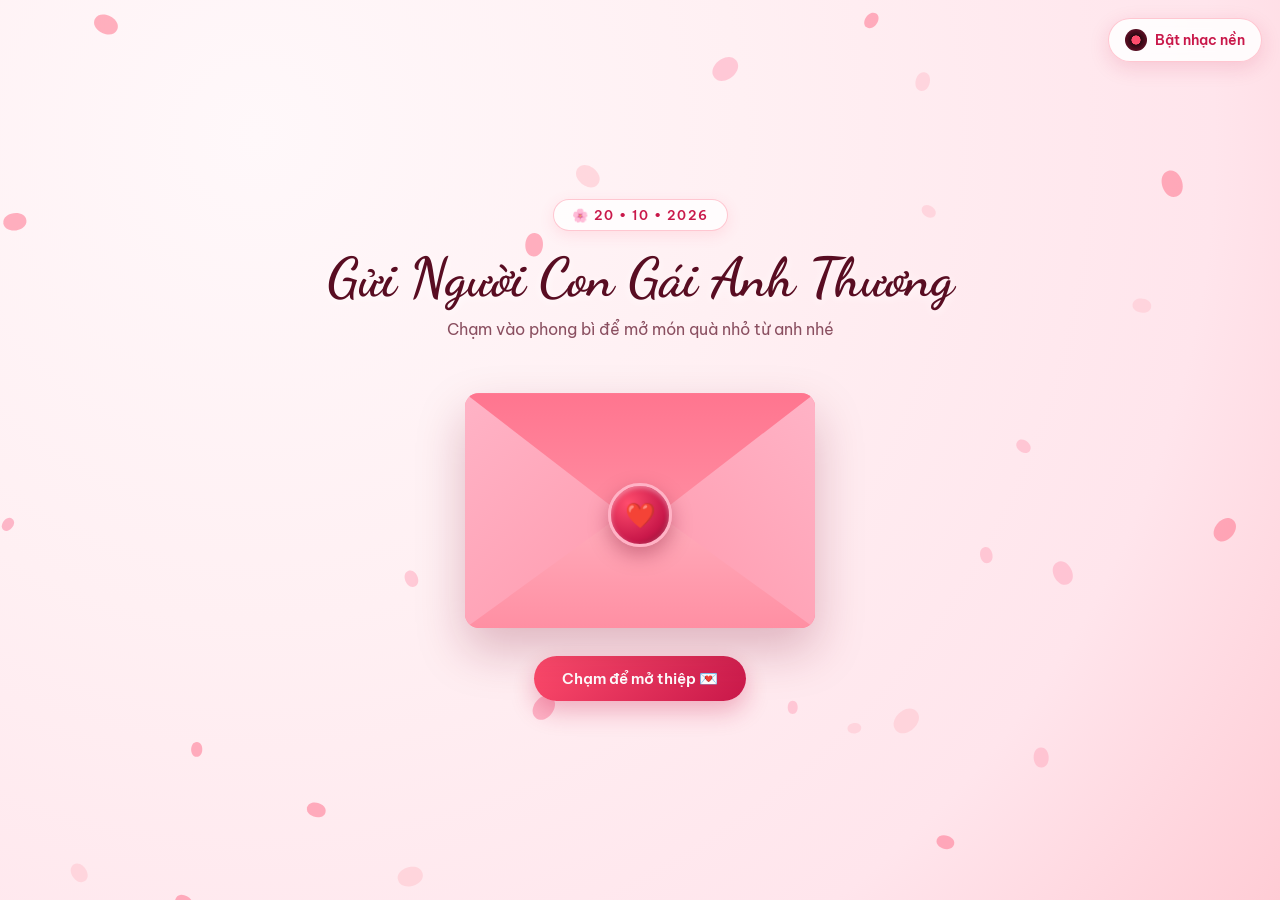
==== commit 68c80b52: "feat: upgrade photo gallery to interactive Instax Camera with flash, shutter sound, and film develop" ====
--- a/index.html
+++ b/index.html
@@ -129,15 +129,78 @@
       </div>
     </section>
 
-    <!-- 3. Polaroid Photo Gallery Section -->
+    <!-- 3. Interactive Instax Camera & Polaroid Photo Gallery Section -->
     <section id="memory-gallery" class="gallery-section">
       <div class="section-heading">
-        <h2 id="gallery-title" class="section-title">Khoảnh Khắc Của Chúng Mình</h2>
+        <h2 id="gallery-title" class="section-title">Máy Ảnh Kỷ Niệm Của Chúng Mình 📸</h2>
         <p id="gallery-subtitle" class="section-subtitle">
-          Mỗi bức ảnh là một mảnh ghép hạnh phúc khi có em bên cạnh
-        </p>
-      </div>
-
+          Bấm nút chụp trên máy ảnh Instax bên dưới để in từng tấm hình kỷ niệm của hai đứa nhé!
+        </p>
+      </div>
+
+      <!-- Pastel Retro Instax Camera -->
+      <div class="instax-stage">
+        <div id="instax-camera" class="instax-camera">
+          <div class="instax-top-bar">
+            <div id="instax-flash" class="instax-flash">⚡</div>
+            <div class="instax-brand">INSTAX LOVE • 20/10</div>
+            <div class="instax-viewfinder"></div>
+          </div>
+
+          <div class="instax-middle-row">
+            <!-- Shutter Button on Left Grip -->
+            <button id="instax-shutter-btn" type="button" class="instax-shutter-btn" aria-label="Bấm chụp ảnh">
+              <span class="shutter-ring">📸</span>
+            </button>
+
+            <!-- Center Lens with Live Mini Preview -->
+            <div id="instax-lens" class="instax-lens" role="button" tabindex="0" aria-label="Chạm ống kính để chụp">
+              <div class="lens-inner">
+                <img id="lens-preview-img" src="assets/photos/1792466461888_2199372916196262329_2672750711596410923_h.jpg" alt="Preview" />
+                <div class="lens-glare"></div>
+              </div>
+            </div>
+
+            <!-- Film Counter LED -->
+            <div class="instax-counter-panel">
+              <span class="counter-led-label">PHIM</span>
+              <span id="instax-film-count" class="counter-led-num">6</span>
+            </div>
+          </div>
+
+          <div class="instax-bottom-slot">
+            <div class="slot-opening"></div>
+          </div>
+        </div>
+
+        <!-- Ejecting Photo Tray (Slides out from bottom of camera) -->
+        <div id="instax-eject-zone" class="instax-eject-zone">
+          <div id="instax-developing-card" class="instax-developing-card">
+            <div class="polaroid-img-wrap">
+              <img id="developing-img" src="" alt="Đang rửa ảnh" />
+              <div id="developing-overlay" class="developing-overlay">
+                <span>✨ Đang hiện màu ảnh...</span>
+              </div>
+            </div>
+            <div id="developing-caption" class="polaroid-caption"></div>
+            <span id="developing-date" class="polaroid-date"></span>
+          </div>
+        </div>
+
+        <div class="instax-controls">
+          <button id="instax-shoot-cta" type="button" class="btn-primary">
+            📸 Bấm chụp tấm tiếp theo (1/6)
+          </button>
+          <button id="instax-print-all-btn" type="button" class="btn-secondary">
+            In nhanh cả 6 tấm ✨
+          </button>
+        </div>
+      </div>
+
+      <!-- Developed Album Wall -->
+      <div id="album-wall-header" class="album-wall-header" style="display: none;">
+        <span class="album-wall-badge">🎞️ Dây ảnh kỷ niệm đã rửa (Chạm vào ảnh để phóng to)</span>
+      </div>
       <div id="polaroid-grid" class="polaroid-grid"></div>
     </section>
 
--- a/src/style.css
+++ b/src/style.css
@@ -1373,3 +1373,303 @@
   color: var(--wine-text);
   font-weight: 500;
 }
+
+/* ============================================================================
+   RETRO PASTEL INSTAX CAMERA & PHOTO DEVELOPING ANIMATION
+   ============================================================================ */
+.instax-stage {
+  display: flex;
+  flex-direction: column;
+  align-items: center;
+  margin-bottom: 36px;
+  position: relative;
+}
+
+.instax-camera {
+  width: min(350px, 92vw);
+  background: linear-gradient(155deg, #ffdde4 0%, #ffb3c6 55%, #ff8fa3 100%);
+  border-radius: 38px;
+  padding: 20px 22px 16px;
+  box-shadow:
+    0 22px 45px rgba(164, 19, 60, 0.24),
+    inset 0 4px 10px rgba(255, 255, 255, 0.8),
+    inset 0 -6px 14px rgba(164, 19, 60, 0.18);
+  border: 4px solid #fff5f7;
+  position: relative;
+  z-index: 6;
+  user-select: none;
+}
+
+.instax-top-bar {
+  display: flex;
+  align-items: center;
+  justify-content: space-between;
+  margin-bottom: 16px;
+  padding: 0 6px;
+}
+
+.instax-flash {
+  width: 54px;
+  height: 34px;
+  border-radius: 10px;
+  background: linear-gradient(135deg, #ffffff 0%, #e9ecef 60%, #ced4da 100%);
+  border: 2px solid #fff;
+  box-shadow: inset 0 0 8px rgba(0, 0, 0, 0.15), 0 4px 10px rgba(128, 15, 47, 0.12);
+  display: flex;
+  align-items: center;
+  justify-content: center;
+  font-size: 1rem;
+  transition: transform 0.2s ease, box-shadow 0.2s ease;
+}
+
+.instax-flash.flashing {
+  background: #ffffff;
+  box-shadow: 0 0 45px 22px rgba(255, 255, 255, 0.98), 0 0 85px 40px rgba(255, 183, 3, 0.55);
+  transform: scale(1.12);
+}
+
+.instax-brand {
+  font-size: 0.72rem;
+  font-weight: 800;
+  letter-spacing: 1.8px;
+  color: var(--wine-dark);
+  background: rgba(255, 255, 255, 0.65);
+  padding: 4px 12px;
+  border-radius: 999px;
+}
+
+.instax-viewfinder {
+  width: 34px;
+  height: 28px;
+  border-radius: 8px;
+  background: radial-gradient(circle at 35% 35%, #495057, #1b1f22 80%);
+  border: 2.5px solid #fff0f3;
+  box-shadow: inset 0 2px 5px rgba(255, 255, 255, 0.35);
+}
+
+.instax-middle-row {
+  display: flex;
+  align-items: center;
+  justify-content: space-between;
+  padding: 4px 4px 16px;
+}
+
+.instax-shutter-btn {
+  width: 58px;
+  height: 58px;
+  border-radius: 50%;
+  border: 4px solid #ffffff;
+  background: radial-gradient(circle at 30% 30%, #ff4d6d, #c9184a);
+  color: #fff;
+  font-size: 1.35rem;
+  cursor: pointer;
+  box-shadow: 0 8px 18px rgba(164, 19, 60, 0.35);
+  display: flex;
+  align-items: center;
+  justify-content: center;
+  transition: transform 0.15s ease, box-shadow 0.15s ease;
+  animation: sealPulse 2.2s infinite;
+}
+
+.instax-shutter-btn:active {
+  transform: scale(0.9);
+}
+
+.instax-lens {
+  width: 128px;
+  height: 128px;
+  border-radius: 50%;
+  padding: 10px;
+  background: linear-gradient(145deg, #fffdf9, #ffd6e0);
+  box-shadow:
+    0 12px 26px rgba(128, 15, 47, 0.25),
+    inset 0 3px 6px rgba(255, 255, 255, 0.9);
+  cursor: pointer;
+  display: flex;
+  align-items: center;
+  justify-content: center;
+  border: 3px solid #ff8fa3;
+}
+
+.lens-inner {
+  width: 100%;
+  height: 100%;
+  border-radius: 50%;
+  overflow: hidden;
+  position: relative;
+  border: 5px solid #2b0912;
+  background: #1a0910;
+}
+
+.lens-inner img {
+  width: 100%;
+  height: 100%;
+  object-fit: cover;
+  filter: contrast(1.05) brightness(0.95);
+  transition: transform 0.35s ease, opacity 0.35s ease;
+}
+
+.instax-lens:hover .lens-inner img {
+  transform: scale(1.08);
+}
+
+.lens-glare {
+  position: absolute;
+  top: 12px;
+  left: 16px;
+  width: 24px;
+  height: 12px;
+  border-radius: 50%;
+  background: rgba(255, 255, 255, 0.55);
+  transform: rotate(-30deg);
+  pointer-events: none;
+}
+
+.instax-counter-panel {
+  width: 52px;
+  background: #2b0912;
+  border-radius: 12px;
+  padding: 8px 4px;
+  text-align: center;
+  border: 2px solid #fff0f3;
+  box-shadow: inset 0 2px 6px rgba(0, 0, 0, 0.5);
+}
+
+.counter-led-label {
+  display: block;
+  font-size: 0.58rem;
+  color: #ffb3c6;
+  font-weight: 700;
+  letter-spacing: 0.5px;
+}
+
+.counter-led-num {
+  display: block;
+  font-family: monospace;
+  font-size: 1.25rem;
+  font-weight: 700;
+  color: #ffccd5;
+}
+
+.instax-bottom-slot {
+  background: #4a1525;
+  height: 14px;
+  border-radius: 999px;
+  padding: 3px 18px;
+  box-shadow: inset 0 3px 6px rgba(0, 0, 0, 0.6);
+}
+
+.slot-opening {
+  width: 100%;
+  height: 100%;
+  background: #1d060d;
+  border-radius: 999px;
+}
+
+/* Ejecting Photo Tray Underneath Camera */
+.instax-eject-zone {
+  width: min(290px, 84vw);
+  min-height: 20px;
+  margin-top: -8px;
+  z-index: 4;
+  overflow: hidden;
+  padding: 0 12px 18px;
+  display: none;
+}
+
+.instax-eject-zone.active {
+  display: block;
+}
+
+.instax-developing-card {
+  background: #ffffff;
+  padding: 14px 14px 20px;
+  border-radius: 8px;
+  box-shadow: 0 16px 35px rgba(89, 13, 34, 0.22);
+  cursor: pointer;
+  transform: translateY(-105%);
+  animation: slideOutFilm 0.85s cubic-bezier(0.22, 1, 0.36, 1) forwards;
+}
+
+@keyframes slideOutFilm {
+  0% {
+    transform: translateY(-100%);
+  }
+  100% {
+    transform: translateY(8px);
+  }
+}
+
+.instax-developing-card .polaroid-img-wrap img.developing {
+  animation: developFilm 2.4s ease-out forwards;
+}
+
+@keyframes developFilm {
+  0% {
+    filter: brightness(3.2) contrast(0.35) saturate(0) blur(10px);
+  }
+  45% {
+    filter: brightness(1.7) contrast(0.75) saturate(0.4) sepia(0.25) blur(3px);
+  }
+  100% {
+    filter: brightness(1) contrast(1) saturate(1) sepia(0) blur(0px);
+  }
+}
+
+.developing-overlay {
+  position: absolute;
+  inset: 0;
+  display: flex;
+  align-items: center;
+  justify-content: center;
+  background: rgba(255, 240, 243, 0.45);
+  color: var(--wine-dark);
+  font-size: 0.82rem;
+  font-weight: 700;
+  opacity: 0;
+  pointer-events: none;
+  transition: opacity 0.4s ease;
+}
+
+.developing-overlay.visible {
+  opacity: 1;
+}
+
+.instax-controls {
+  display: flex;
+  flex-wrap: wrap;
+  gap: 12px;
+  justify-content: center;
+  margin-top: 18px;
+}
+
+.album-wall-header {
+  text-align: center;
+  margin: 18px 0 24px;
+}
+
+.album-wall-badge {
+  display: inline-block;
+  padding: 8px 20px;
+  border-radius: 999px;
+  background: rgba(255, 255, 255, 0.85);
+  border: 1px solid #ffb3c6;
+  color: var(--rose-deep);
+  font-size: 0.88rem;
+  font-weight: 600;
+  box-shadow: 0 4px 14px rgba(201, 24, 74, 0.1);
+}
+
+.camera-screen-flash {
+  position: fixed;
+  inset: 0;
+  background: #ffffff;
+  z-index: 9999;
+  pointer-events: none;
+  animation: screenFlashOut 0.55s ease-out forwards;
+}
+
+@keyframes screenFlashOut {
+  0% { opacity: 0.88; }
+  100% { opacity: 0; }
+}
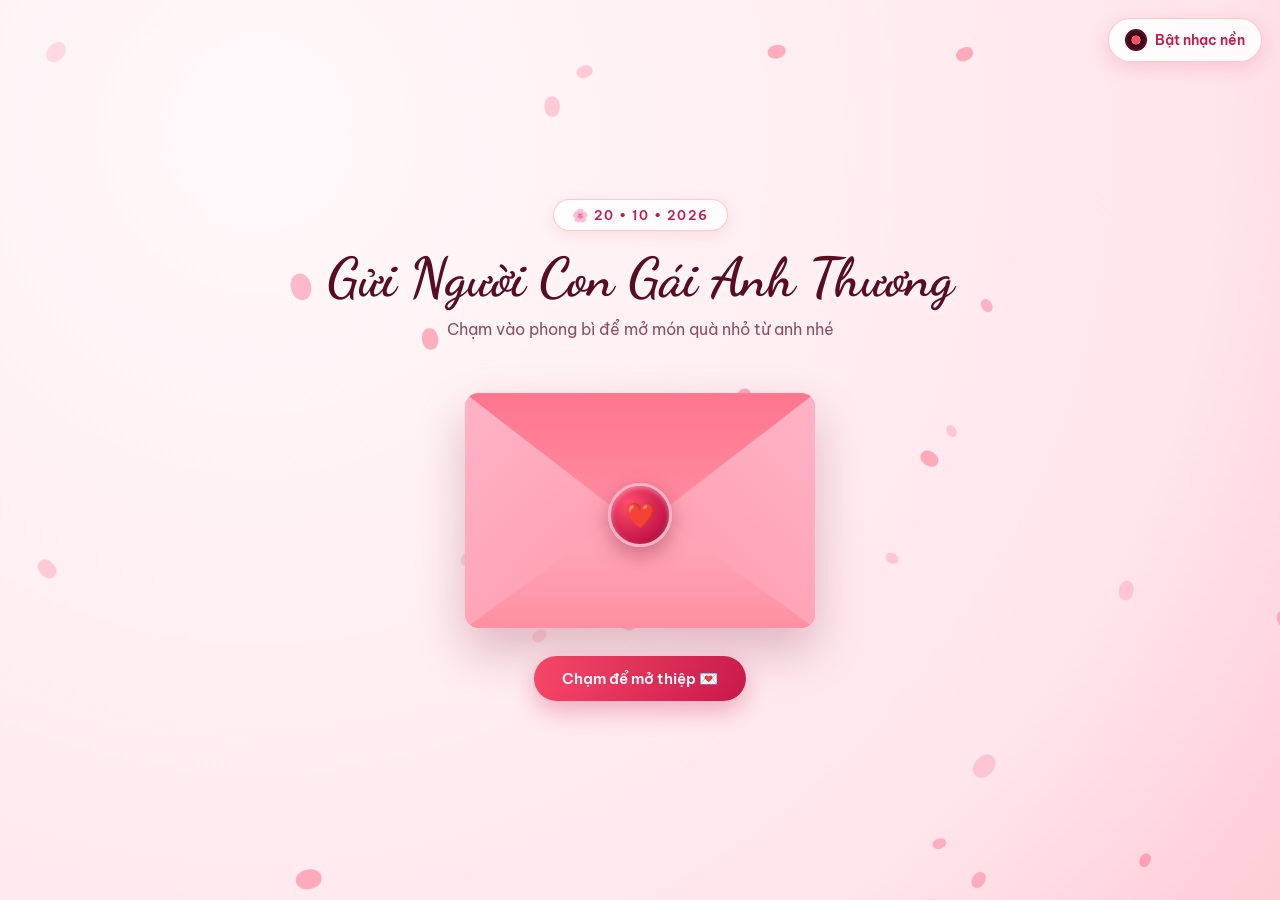
==== commit 8550337a: "feat: add 18 unique memory photos with auto-gliding Cinema Film Reel and full-frame Masonry collage" ====
--- a/index.html
+++ b/index.html
@@ -129,12 +129,12 @@
       </div>
     </section>
 
-    <!-- 3. Interactive Instax Camera & Polaroid Photo Gallery Section -->
+    <!-- 3. Interactive Instax Camera + Cinema Film Reel + Full-Frame Masonry Gallery -->
     <section id="memory-gallery" class="gallery-section">
       <div class="section-heading">
-        <h2 id="gallery-title" class="section-title">Máy Ảnh Kỷ Niệm Của Chúng Mình 📸</h2>
+        <h2 id="gallery-title" class="section-title">Khoảnh Khắc Của Chúng Mình 📸</h2>
         <p id="gallery-subtitle" class="section-subtitle">
-          Bấm nút chụp trên máy ảnh Instax bên dưới để in từng tấm hình kỷ niệm của hai đứa nhé!
+          Bấm máy ảnh để in ảnh bất ngờ, lướt cuộn phim hoặc chạm vào bất kỳ tấm ảnh nào để xem trọn vẹn nhé!
         </p>
       </div>
 
@@ -148,12 +148,10 @@
           </div>
 
           <div class="instax-middle-row">
-            <!-- Shutter Button on Left Grip -->
             <button id="instax-shutter-btn" type="button" class="instax-shutter-btn" aria-label="Bấm chụp ảnh">
               <span class="shutter-ring">📸</span>
             </button>
 
-            <!-- Center Lens with Live Mini Preview -->
             <div id="instax-lens" class="instax-lens" role="button" tabindex="0" aria-label="Chạm ống kính để chụp">
               <div class="lens-inner">
                 <img id="lens-preview-img" src="assets/photos/1792466461888_2199372916196262329_2672750711596410923_h.jpg" alt="Preview" />
@@ -161,10 +159,9 @@
               </div>
             </div>
 
-            <!-- Film Counter LED -->
             <div class="instax-counter-panel">
-              <span class="counter-led-label">PHIM</span>
-              <span id="instax-film-count" class="counter-led-num">6</span>
+              <span class="counter-led-label">CUỘN PHIM</span>
+              <span id="instax-film-count" class="counter-led-num">18</span>
             </div>
           </div>
 
@@ -173,35 +170,42 @@
           </div>
         </div>
 
-        <!-- Ejecting Photo Tray (Slides out from bottom of camera) -->
+        <!-- Ejecting Photo Tray (Slides out from bottom of camera in natural aspect ratio) -->
         <div id="instax-eject-zone" class="instax-eject-zone">
           <div id="instax-developing-card" class="instax-developing-card">
-            <div class="polaroid-img-wrap">
+            <div class="instax-full-img-wrap">
               <img id="developing-img" src="" alt="Đang rửa ảnh" />
               <div id="developing-overlay" class="developing-overlay">
                 <span>✨ Đang hiện màu ảnh...</span>
               </div>
             </div>
-            <div id="developing-caption" class="polaroid-caption"></div>
-            <span id="developing-date" class="polaroid-date"></span>
+            <div class="instax-mini-footer">
+              <span id="developing-index-badge" class="instax-index-pill">#01 💕</span>
+              <span class="instax-zoom-hint">Chạm để phóng to 🔍</span>
+            </div>
           </div>
         </div>
 
         <div class="instax-controls">
           <button id="instax-shoot-cta" type="button" class="btn-primary">
-            📸 Bấm chụp tấm tiếp theo (1/6)
-          </button>
-          <button id="instax-print-all-btn" type="button" class="btn-secondary">
-            In nhanh cả 6 tấm ✨
-          </button>
-        </div>
-      </div>
-
-      <!-- Developed Album Wall -->
-      <div id="album-wall-header" class="album-wall-header" style="display: none;">
-        <span class="album-wall-badge">🎞️ Dây ảnh kỷ niệm đã rửa (Chạm vào ảnh để phóng to)</span>
-      </div>
-      <div id="polaroid-grid" class="polaroid-grid"></div>
+            📸 Bấm chụp ngẫu nhiên 1 tấm
+          </button>
+        </div>
+      </div>
+
+      <!-- Smooth Auto-Scrolling Cinema Film Strip -->
+      <div class="film-strip-header">
+        <span class="album-wall-badge">🎞️ Cuộn phim kỷ niệm (Lướt nhẹ hoặc chạm vào ảnh để xem rõ)</span>
+      </div>
+      <div class="film-reel-viewport">
+        <div id="film-reel-track" class="film-reel-track"></div>
+      </div>
+
+      <!-- Full-Frame Natural Masonry Collage (Zero Cropping, No Clunky Captions) -->
+      <div class="album-wall-header">
+        <span class="album-wall-badge">🖼️ Toàn bộ 18 khoảnh khắc (Hiển thị trọn khung hình gốc)</span>
+      </div>
+      <div id="polaroid-grid" class="masonry-photo-wall"></div>
     </section>
 
     <!-- 4. Interactive Runaway Button Quiz ("Em có yêu anh không?") -->
--- a/src/style.css
+++ b/src/style.css
@@ -1673,3 +1673,193 @@
   0% { opacity: 0.88; }
   100% { opacity: 0; }
 }
+
+/* ============================================================================
+   CINEMA FILM REEL & FULL-FRAME MASONRY PHOTO WALL (NO CROPPING)
+   ============================================================================ */
+.instax-full-img-wrap {
+  width: 100%;
+  border-radius: 6px;
+  overflow: hidden;
+  background: #fff5f7;
+  position: relative;
+}
+
+.instax-full-img-wrap img {
+  width: 100%;
+  height: auto;
+  max-height: 360px;
+  object-fit: contain;
+  display: block;
+}
+
+.instax-full-img-wrap img.developing {
+  animation: developFilm 2.2s ease-out forwards;
+}
+
+.instax-mini-footer {
+  display: flex;
+  align-items: center;
+  justify-content: space-between;
+  margin-top: 10px;
+  padding: 0 4px;
+}
+
+.instax-index-pill {
+  font-size: 0.78rem;
+  font-weight: 700;
+  color: var(--rose-deep);
+  background: #fff0f3;
+  padding: 3px 10px;
+  border-radius: 999px;
+}
+
+.instax-zoom-hint {
+  font-size: 0.74rem;
+  color: var(--text-muted);
+}
+
+/* Cinema Film Strip */
+.film-strip-header {
+  text-align: center;
+  margin: 10px 0 16px;
+}
+
+.film-reel-viewport {
+  width: 100%;
+  overflow-x: auto;
+  overflow-y: hidden;
+  padding: 14px 0;
+  margin-bottom: 36px;
+  border-radius: 16px;
+  background: #220911;
+  box-shadow: 0 16px 36px rgba(89, 13, 34, 0.25);
+  position: relative;
+  scrollbar-width: thin;
+  scrollbar-color: #ff758f #220911;
+}
+
+.film-reel-viewport::-webkit-scrollbar {
+  height: 6px;
+}
+
+.film-reel-viewport::-webkit-scrollbar-thumb {
+  background: #ff758f;
+  border-radius: 999px;
+}
+
+/* Top & Bottom Film Sprocket Holes */
+.film-reel-track {
+  display: inline-flex;
+  align-items: center;
+  gap: 16px;
+  padding: 16px 20px;
+  background-image:
+    radial-gradient(circle, #fff0f3 4px, transparent 5px),
+    radial-gradient(circle, #fff0f3 4px, transparent 5px);
+  background-size: 28px 14px;
+  background-position: top 2px left 0, bottom 2px left 0;
+  background-repeat: repeat-x;
+  animation: autoGlideFilm 52s linear infinite;
+}
+
+.film-reel-viewport:hover .film-reel-track,
+.film-reel-viewport:active .film-reel-track {
+  animation-play-state: paused;
+}
+
+@keyframes autoGlideFilm {
+  0% {
+    transform: translateX(0);
+  }
+  50% {
+    transform: translateX(-45%);
+  }
+  100% {
+    transform: translateX(0);
+  }
+}
+
+.film-frame {
+  flex: 0 0 auto;
+  height: 185px;
+  background: #140409;
+  padding: 6px;
+  border-radius: 6px;
+  border: 1px solid rgba(255, 179, 198, 0.28);
+  cursor: pointer;
+  position: relative;
+  transition: transform 0.25s ease, box-shadow 0.25s ease;
+}
+
+.film-frame:hover {
+  transform: scale(1.05);
+  box-shadow: 0 8px 20px rgba(255, 77, 109, 0.35);
+  z-index: 3;
+}
+
+.film-frame img {
+  height: 100%;
+  width: auto;
+  border-radius: 4px;
+  display: block;
+}
+
+/* Natural Masonry Full-Frame Photo Wall */
+.masonry-photo-wall {
+  column-count: 3;
+  column-gap: 18px;
+  padding: 6px 4px;
+}
+
+.masonry-item {
+  break-inside: avoid;
+  margin-bottom: 18px;
+  background: #ffffff;
+  padding: 10px 10px 12px;
+  border-radius: 12px;
+  box-shadow: var(--shadow-polaroid);
+  border: 1px solid rgba(255, 179, 198, 0.5);
+  cursor: pointer;
+  transition: transform 0.28s ease, box-shadow 0.28s ease;
+  position: relative;
+}
+
+.masonry-item:hover {
+  transform: translateY(-5px);
+  box-shadow: 0 18px 34px rgba(89, 13, 34, 0.2);
+}
+
+.masonry-item img {
+  width: 100%;
+  height: auto;
+  display: block;
+  border-radius: 8px;
+  background: #fff5f7;
+}
+
+.masonry-item-bar {
+  display: flex;
+  align-items: center;
+  justify-content: space-between;
+  margin-top: 8px;
+  padding: 0 4px;
+  font-size: 0.76rem;
+  color: var(--text-muted);
+  font-weight: 600;
+}
+
+.masonry-heart-tag {
+  color: var(--rose-deep);
+}
+
+@media (max-width: 780px) {
+  .masonry-photo-wall {
+    column-count: 2;
+    column-gap: 12px;
+  }
+  .masonry-item {
+    margin-bottom: 12px;
+    padding: 7px 7px 9px;
+  }
+}
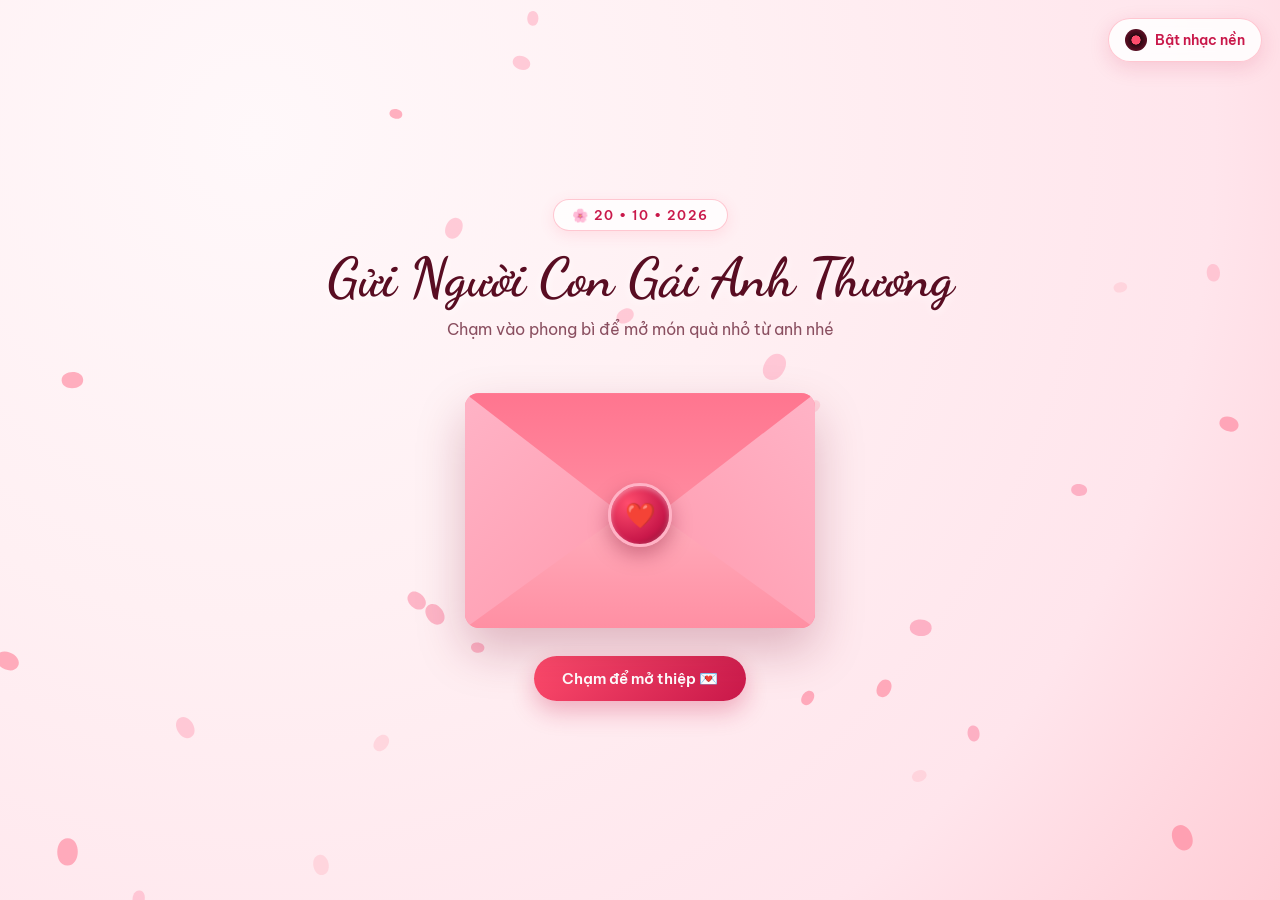
==== commit be864ff6: "feat: add interactive Lucky Spin Wheel (Vong Quay Dac Quyen 20/10)" ====
--- a/index.html
+++ b/index.html
@@ -318,7 +318,38 @@
       </div>
     </section>
 
-    <!-- 7. Secret Gift Box & Voucher Section -->
+    <!-- 7. Interactive Lucky Spin Wheel ("Vòng Quay Đặc Quyền 20/10") -->
+    <section id="wheel-section" class="wheel-section">
+      <div class="wheel-card-box">
+        <h3 id="wheel-title" class="section-title" style="font-size: 2rem;">
+          Vòng Quay Đặc Quyền 20/10 🎡
+        </h3>
+        <p id="wheel-subtitle" class="section-subtitle" style="margin-bottom: 24px;">
+          Quay trúng ô nào anh thực hiện ô đó nha! Bấm nút QUAY ở giữa vòng tròn để thử vận may nhé!
+        </p>
+
+        <div class="wheel-stage">
+          <!-- Top Pointer -->
+          <div id="wheel-pointer" class="wheel-pointer">▼</div>
+
+          <!-- Rotating Wheel Canvas -->
+          <div class="wheel-outer-ring">
+            <canvas id="lucky-wheel-canvas" width="320" height="320"></canvas>
+            <button id="wheel-spin-btn" type="button" class="wheel-spin-btn" aria-label="Quay vòng quay">
+              QUAY
+            </button>
+          </div>
+        </div>
+
+        <!-- Spin CTA & Prize Result Box -->
+        <div id="wheel-result-box" class="wheel-result-box">
+          <div id="wheel-result-badge" class="wheel-result-badge">🎉 CHÚC MỪNG EM ĐÃ QUAY TRÚNG 🎉</div>
+          <p id="wheel-result-text" class="wheel-result-text"></p>
+        </div>
+      </div>
+    </section>
+
+    <!-- 8. Secret Gift Box & Voucher Section -->
     <section class="gift-section">
       <h3 id="secret-title" class="section-title" style="font-size: 2rem;">
         Lời Nhắn Nhỏ Cuối Thư 💌
--- a/src/style.css
+++ b/src/style.css
@@ -1863,3 +1863,131 @@
     padding: 7px 7px 9px;
   }
 }
+
+/* ============================================================================
+   INTERACTIVE LUCKY SPIN WHEEL ("VÒNG QUAY ĐẶC QUYỀN 20/10")
+   ============================================================================ */
+.wheel-section {
+  max-width: 640px;
+  margin: 0 auto 72px;
+}
+
+.wheel-card-box {
+  background: rgba(255, 255, 255, 0.88);
+  backdrop-filter: blur(12px);
+  border-radius: 26px;
+  padding: 36px 22px 32px;
+  text-align: center;
+  box-shadow: var(--shadow-soft);
+  border: 1px solid rgba(255, 179, 198, 0.7);
+}
+
+.wheel-stage {
+  position: relative;
+  display: inline-flex;
+  flex-direction: column;
+  align-items: center;
+  justify-content: center;
+  margin: 10px auto 18px;
+}
+
+.wheel-pointer {
+  position: absolute;
+  top: -16px;
+  left: 50%;
+  transform: translateX(-50%);
+  z-index: 10;
+  font-size: 2rem;
+  color: var(--rose-deep);
+  filter: drop-shadow(0 4px 8px rgba(128, 15, 47, 0.35));
+  line-height: 1;
+  pointer-events: none;
+}
+
+.wheel-outer-ring {
+  position: relative;
+  width: min(320px, 84vw);
+  height: min(320px, 84vw);
+  border-radius: 50%;
+  padding: 10px;
+  background: linear-gradient(135deg, #ff4d6d, #ffb3c6, #c9184a);
+  box-shadow:
+    0 18px 40px rgba(164, 19, 60, 0.25),
+    inset 0 2px 6px rgba(255, 255, 255, 0.8);
+  display: flex;
+  align-items: center;
+  justify-content: center;
+}
+
+#lucky-wheel-canvas {
+  width: 100%;
+  height: 100%;
+  border-radius: 50%;
+  display: block;
+  transition: transform 4.2s cubic-bezier(0.14, 0.86, 0.22, 1);
+  box-shadow: inset 0 0 12px rgba(89, 13, 34, 0.2);
+}
+
+.wheel-spin-btn {
+  position: absolute;
+  top: 50%;
+  left: 50%;
+  transform: translate(-50%, -50%);
+  width: 72px;
+  height: 72px;
+  border-radius: 50%;
+  border: 4px solid #ffffff;
+  background: radial-gradient(circle at 30% 30%, #ff4d6d, #c9184a 75%);
+  color: #ffffff;
+  font-family: inherit;
+  font-size: 0.92rem;
+  font-weight: 800;
+  letter-spacing: 0.5px;
+  cursor: pointer;
+  z-index: 8;
+  box-shadow: 0 8px 20px rgba(128, 15, 47, 0.38);
+  transition: transform 0.2s ease, box-shadow 0.2s ease;
+}
+
+.wheel-spin-btn:hover {
+  transform: translate(-50%, -50%) scale(1.08);
+  box-shadow: 0 10px 26px rgba(128, 15, 47, 0.48);
+}
+
+.wheel-spin-btn:active {
+  transform: translate(-50%, -50%) scale(0.95);
+}
+
+.wheel-result-box {
+  display: none;
+  max-width: 480px;
+  margin: 14px auto 0;
+  padding: 22px 20px;
+  border-radius: 18px;
+  background: linear-gradient(135deg, #fffdf9 0%, #ffe5ec 100%);
+  border: 2px dashed var(--rose-primary);
+  animation: popIn 0.45s cubic-bezier(0.34, 1.56, 0.64, 1);
+}
+
+.wheel-result-box.active {
+  display: block;
+}
+
+.wheel-result-badge {
+  display: inline-block;
+  padding: 5px 14px;
+  border-radius: 999px;
+  background: var(--rose-deep);
+  color: #ffffff;
+  font-size: 0.76rem;
+  font-weight: 700;
+  letter-spacing: 0.8px;
+  margin-bottom: 10px;
+}
+
+.wheel-result-text {
+  font-size: 1.02rem;
+  font-weight: 600;
+  color: var(--wine-dark);
+  line-height: 1.65;
+}
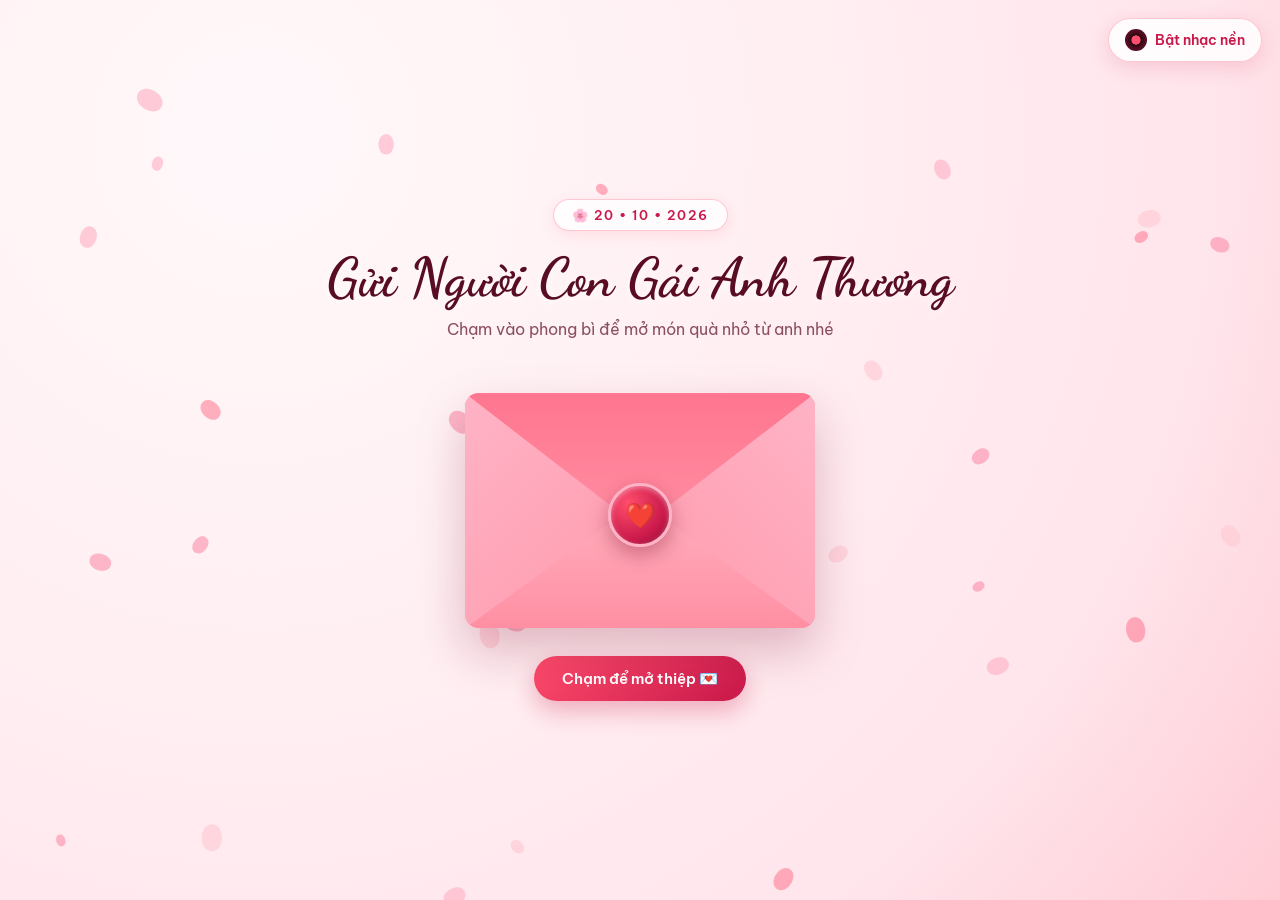
==== commit 6aa11d05: "feat: add realtime tracking engine and secret dashboard.html to monitor wheel spins and card interac" ====
--- a/index.html
+++ b/index.html
@@ -373,7 +373,7 @@
     </section>
 
     <footer class="card-footer">
-      Made with ❤️ for 20/10 • <a href="qr.html">Mã QR & Tuỳ chỉnh thiệp</a>
+      Made with ❤️ by Việt Chu • Happy Women's Day 20/10
     </footer>
   </main>
 
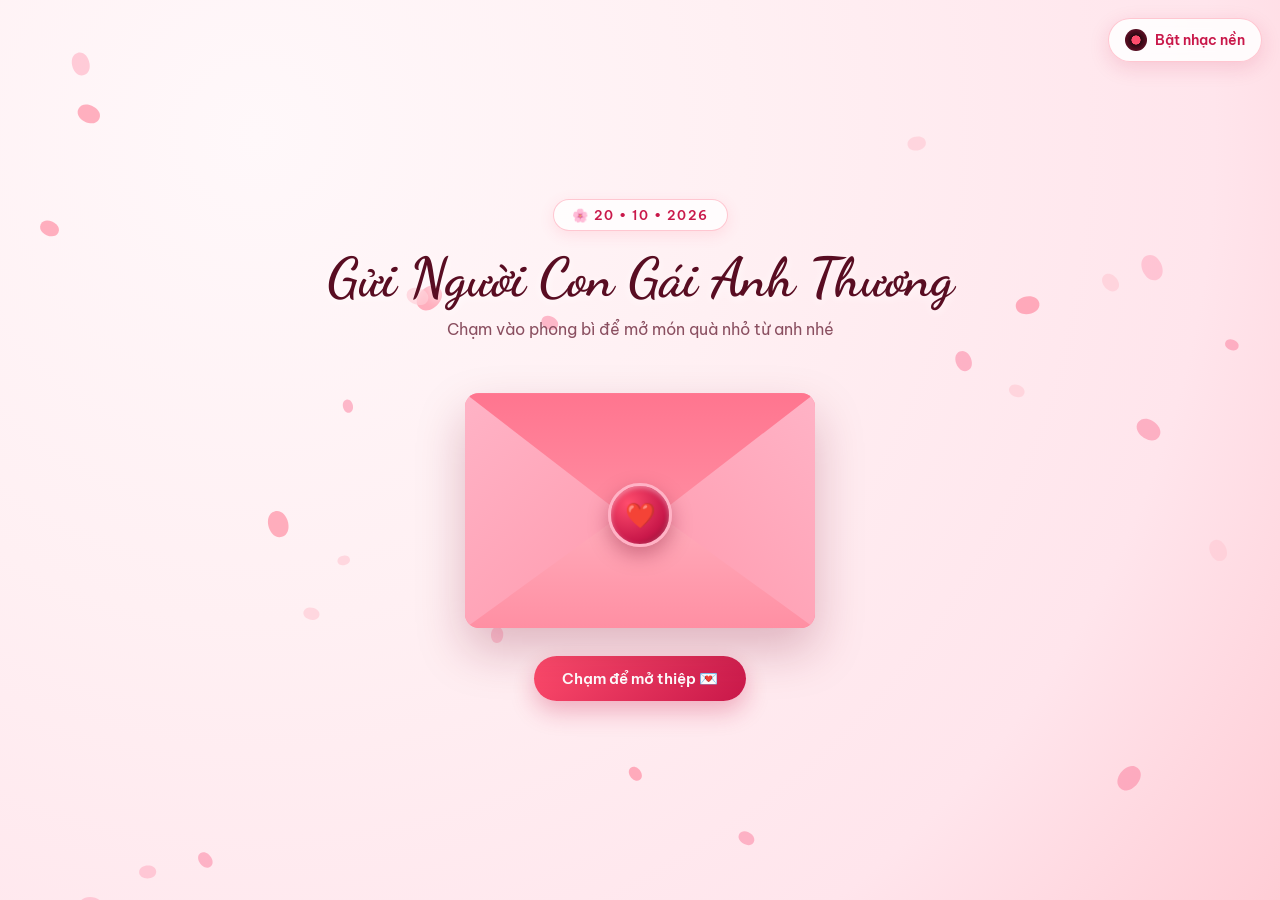
==== commit 61a9762e: "feat: add interactive Thermal Receipt Printer and Red Rubber Stamp with live wheel prize sync" ====
--- a/index.html
+++ b/index.html
@@ -349,6 +349,122 @@
       </div>
     </section>
 
+    <!-- 7B. Interactive Thermal Receipt Printer ("Máy In Hoá Đơn Tình Yêu") -->
+    <section id="receipt-section" class="receipt-section">
+      <div class="receipt-card-box">
+        <h3 class="section-title" style="font-size: 2rem;">
+          Máy In Hoá Đơn Kỷ Niệm 🧾
+        </h3>
+        <p class="section-subtitle" style="margin-bottom: 22px;">
+          Quay vòng quay xong nhớ bấm in hoá đơn và đóng dấu mộc đỏ để giữ làm bằng chứng đòi quà anh nha!
+        </p>
+
+        <!-- Thermal Printer Hardware Unit -->
+        <div class="printer-unit">
+          <div class="printer-top-row">
+            <div class="printer-led-group">
+              <span class="printer-led"></span>
+              <span class="printer-led-text">READY</span>
+            </div>
+            <div class="printer-brand">LOVE RECEIPT • POS-2010</div>
+            <div class="printer-power-icon">⚡</div>
+          </div>
+
+          <button id="print-receipt-btn" type="button" class="print-receipt-btn">
+            🧾 Bấm In Hoá Đơn Đặc Quyền
+          </button>
+
+          <div class="printer-paper-slot">
+            <div class="printer-slot-inner"></div>
+          </div>
+        </div>
+
+        <!-- Ejecting Thermal Receipt Paper -->
+        <div id="receipt-paper-viewport" class="receipt-paper-viewport">
+          <div id="thermal-receipt-paper" class="thermal-receipt-paper">
+            <div class="receipt-zigzag-top"></div>
+
+            <div class="receipt-content">
+              <div class="receipt-shop-name">TIỆM TẠP HOÁ TÌNH YÊU</div>
+              <div class="receipt-shop-sub">Chi nhánh: 20/10 — Dành riêng cho Em</div>
+              <div class="receipt-meta">
+                <span>Mã HĐ: #2503-2010</span>
+                <span id="receipt-time-label">20/10/2026</span>
+              </div>
+              <div class="receipt-meta">
+                <span>Thu ngân: Việt Chu</span>
+                <span>Khách VIP: Em Yêu ❤️</span>
+              </div>
+
+              <div class="receipt-divider">----------------------------------------</div>
+
+              <div class="receipt-table">
+                <div class="r-row r-head">
+                  <span>HẠNG MỤC</span>
+                  <span>THÀNH TIỀN</span>
+                </div>
+                <div class="r-row">
+                  <span>01x Bên nhau từ 25/03/2026</span>
+                  <span id="receipt-days-val">209 ngày</span>
+                </div>
+                <div class="r-row">
+                  <span>99x Mặt quạu nhưng vẫn cưng</span>
+                  <span>0đ (Miễn phí)</span>
+                </div>
+                <div class="r-row">
+                  <span>01x Buổi hẹn hò đi chơi bù</span>
+                  <span>Đã ghi sổ</span>
+                </div>
+                <div class="r-row r-highlight">
+                  <span id="receipt-wheel-item">01x Quà Vòng Quay: (Chưa quay)</span>
+                  <span>0đ (Tặng em)</span>
+                </div>
+                <div class="r-row">
+                  <span>∞ x Nhường nhịn & chiều chuộng</span>
+                  <span>Trọn gói</span>
+                </div>
+              </div>
+
+              <div class="receipt-divider">----------------------------------------</div>
+
+              <div class="receipt-total-block">
+                <div class="r-total-row">
+                  <span>TỔNG THANH TOÁN:</span>
+                  <span>1 Nụ Cười Tươi 😊</span>
+                </div>
+                <div class="r-total-sub">Hạn sử dụng hoá đơn: Mãi mãi</div>
+              </div>
+
+              <!-- Red Rubber Stamp Target Area -->
+              <div class="receipt-stamp-zone">
+                <div id="red-rubber-stamp" class="red-rubber-stamp">
+                  <span class="stamp-top">★ ĐÃ CHỐT ĐƠN 20/10 ★</span>
+                  <span class="stamp-main">VIỆT CHU XÁC NHẬN</span>
+                  <span class="stamp-sub">Có giá trị quy đổi 100%</span>
+                </div>
+              </div>
+
+              <!-- Barcode -->
+              <div class="receipt-barcode"></div>
+              <div class="receipt-barcode-num">* 25032026 - 20102026 *</div>
+            </div>
+
+            <div class="receipt-zigzag-bottom"></div>
+          </div>
+        </div>
+
+        <!-- Stamp Action Bar -->
+        <div id="receipt-actions" class="receipt-actions" style="display: none;">
+          <button id="stamp-receipt-btn" type="button" class="btn-primary">
+            💮 Bấm Đóng Dấu "CHỐT ĐƠN"
+          </button>
+          <p id="stamp-hint-text" class="stamp-hint-text">
+            Đóng dấu xong nhớ chụp màn hình hoá đơn này gửi cho anh để nhận quà nha! 📸
+          </p>
+        </div>
+      </div>
+    </section>
+
     <!-- 8. Secret Gift Box & Voucher Section -->
     <section class="gift-section">
       <h3 id="secret-title" class="section-title" style="font-size: 2rem;">
--- a/src/style.css
+++ b/src/style.css
@@ -1991,3 +1991,363 @@
   color: var(--wine-dark);
   line-height: 1.65;
 }
+
+/* ============================================================================
+   INTERACTIVE THERMAL RECEIPT PRINTER & RED RUBBER STAMP ("HOÁ ĐƠN TÌNH YÊU")
+   ============================================================================ */
+.receipt-section {
+  max-width: 640px;
+  margin: 0 auto 72px;
+}
+
+.receipt-card-box {
+  background: rgba(255, 255, 255, 0.88);
+  backdrop-filter: blur(12px);
+  border-radius: 26px;
+  padding: 36px 20px 32px;
+  text-align: center;
+  box-shadow: var(--shadow-soft);
+  border: 1px solid rgba(255, 179, 198, 0.7);
+}
+
+.printer-unit {
+  width: min(370px, 92vw);
+  margin: 0 auto;
+  background: linear-gradient(160deg, #ffe5ec 0%, #ffb3c6 65%, #ff8fa3 100%);
+  border-radius: 26px 26px 14px 14px;
+  padding: 18px 20px 14px;
+  border: 3px solid #fff5f7;
+  box-shadow:
+    0 16px 34px rgba(164, 19, 60, 0.22),
+    inset 0 3px 8px rgba(255, 255, 255, 0.85);
+  position: relative;
+  z-index: 6;
+}
+
+.printer-top-row {
+  display: flex;
+  align-items: center;
+  justify-content: space-between;
+  margin-bottom: 14px;
+}
+
+.printer-led-group {
+  display: inline-flex;
+  align-items: center;
+  gap: 6px;
+  background: #2b0912;
+  padding: 4px 10px;
+  border-radius: 999px;
+}
+
+.printer-led {
+  width: 8px;
+  height: 8px;
+  border-radius: 50%;
+  background: #22c55e;
+  box-shadow: 0 0 8px #22c55e;
+}
+
+.printer-led-text {
+  font-family: monospace;
+  font-size: 0.65rem;
+  font-weight: 700;
+  color: #86efac;
+}
+
+.printer-brand {
+  font-size: 0.7rem;
+  font-weight: 800;
+  letter-spacing: 1.4px;
+  color: var(--wine-dark);
+  background: rgba(255, 255, 255, 0.65);
+  padding: 4px 12px;
+  border-radius: 999px;
+}
+
+.printer-power-icon {
+  font-size: 0.95rem;
+}
+
+.print-receipt-btn {
+  width: 100%;
+  padding: 13px 20px;
+  border-radius: 14px;
+  border: 2px solid #ffffff;
+  background: linear-gradient(135deg, var(--rose-primary), var(--rose-deep));
+  color: #ffffff;
+  font-family: inherit;
+  font-size: 0.95rem;
+  font-weight: 700;
+  cursor: pointer;
+  box-shadow: 0 8px 20px rgba(164, 19, 60, 0.28);
+  margin-bottom: 14px;
+  transition: transform 0.2s ease, box-shadow 0.2s ease;
+}
+
+.print-receipt-btn:hover {
+  transform: translateY(-2px);
+  box-shadow: 0 12px 24px rgba(164, 19, 60, 0.36);
+}
+
+.printer-paper-slot {
+  background: #3d0c1b;
+  height: 14px;
+  border-radius: 999px;
+  padding: 4px 14px;
+  box-shadow: inset 0 3px 6px rgba(0, 0, 0, 0.65);
+}
+
+.printer-slot-inner {
+  width: 100%;
+  height: 100%;
+  background: #170409;
+  border-radius: 999px;
+}
+
+/* Thermal Receipt Paper Viewport */
+.receipt-paper-viewport {
+  width: min(336px, 88vw);
+  margin: -6px auto 0;
+  overflow: hidden;
+  padding: 0 8px 20px;
+  display: none;
+  position: relative;
+  z-index: 4;
+}
+
+.receipt-paper-viewport.active {
+  display: block;
+}
+
+.thermal-receipt-paper {
+  background: #fffdf8;
+  color: #2b1d22;
+  font-family: 'Courier New', Courier, monospace;
+  box-shadow: 0 16px 36px rgba(43, 9, 18, 0.18);
+  position: relative;
+  transform: translateY(-102%);
+}
+
+.thermal-receipt-paper.printing {
+  animation: feedReceiptPaper 2.1s steps(18, end) forwards;
+}
+
+@keyframes feedReceiptPaper {
+  0% {
+    transform: translateY(-100%);
+  }
+  100% {
+    transform: translateY(0%);
+  }
+}
+
+.receipt-zigzag-top,
+.receipt-zigzag-bottom {
+  height: 10px;
+  width: 100%;
+  background-size: 16px 10px;
+}
+
+.receipt-zigzag-top {
+  background-image: linear-gradient(135deg, #fffdf8 50%, transparent 50%),
+    linear-gradient(225deg, #fffdf8 50%, transparent 50%);
+  margin-top: -8px;
+}
+
+.receipt-zigzag-bottom {
+  background-image: linear-gradient(45deg, transparent 50%, #fffdf8 50%),
+    linear-gradient(-45deg, transparent 50%, #fffdf8 50%);
+  margin-bottom: -8px;
+}
+
+.receipt-content {
+  padding: 20px 18px 18px;
+  position: relative;
+}
+
+.receipt-shop-name {
+  font-family: 'Be Vietnam Pro', sans-serif;
+  font-size: 1.05rem;
+  font-weight: 800;
+  letter-spacing: 1px;
+  color: var(--wine-dark);
+  margin-bottom: 3px;
+}
+
+.receipt-shop-sub {
+  font-size: 0.76rem;
+  color: #6c4652;
+  margin-bottom: 12px;
+}
+
+.receipt-meta {
+  display: flex;
+  justify-content: space-between;
+  font-size: 0.75rem;
+  margin-bottom: 4px;
+  color: #4a2c35;
+  font-weight: 600;
+}
+
+.receipt-divider {
+  font-size: 0.72rem;
+  color: #b58d98;
+  overflow: hidden;
+  white-space: nowrap;
+  margin: 8px 0;
+}
+
+.receipt-table {
+  display: grid;
+  gap: 7px;
+  text-align: left;
+  font-size: 0.78rem;
+}
+
+.r-row {
+  display: flex;
+  justify-content: space-between;
+  gap: 8px;
+  align-items: baseline;
+  font-weight: 600;
+}
+
+.r-row.r-head {
+  font-weight: 800;
+  color: var(--wine-dark);
+  border-bottom: 1px dashed #d8b4be;
+  padding-bottom: 4px;
+}
+
+.r-row.r-highlight {
+  background: #fff0f3;
+  padding: 6px 8px;
+  border-radius: 6px;
+  color: var(--rose-deep);
+  font-weight: 800;
+  border: 1px dashed #ff8fa3;
+}
+
+.receipt-total-block {
+  margin: 6px 0 12px;
+}
+
+.r-total-row {
+  display: flex;
+  justify-content: space-between;
+  font-family: 'Be Vietnam Pro', sans-serif;
+  font-size: 0.9rem;
+  font-weight: 800;
+  color: var(--rose-deep);
+}
+
+.r-total-sub {
+  font-size: 0.72rem;
+  color: #7d5360;
+  margin-top: 4px;
+  font-style: italic;
+}
+
+/* Red Circular Rubber Stamp */
+.receipt-stamp-zone {
+  min-height: 76px;
+  display: flex;
+  align-items: center;
+  justify-content: center;
+  margin: 6px 0 10px;
+  position: relative;
+}
+
+.red-rubber-stamp {
+  border: 3px double #d90429;
+  color: #d90429;
+  padding: 8px 16px;
+  border-radius: 12px;
+  display: inline-flex;
+  flex-direction: column;
+  align-items: center;
+  justify-content: center;
+  font-family: 'Be Vietnam Pro', sans-serif;
+  text-transform: uppercase;
+  background: rgba(217, 4, 41, 0.06);
+  box-shadow: inset 0 0 0 1px rgba(217, 4, 41, 0.35);
+  opacity: 0;
+  transform: scale(2.8) rotate(-12deg);
+  pointer-events: none;
+}
+
+.red-rubber-stamp.stamped {
+  animation: slamRedStamp 0.42s cubic-bezier(0.22, 1, 0.36, 1) forwards;
+}
+
+@keyframes slamRedStamp {
+  0% {
+    opacity: 0;
+    transform: scale(2.8) rotate(-18deg);
+  }
+  70% {
+    opacity: 0.95;
+    transform: scale(0.92) rotate(-8deg);
+  }
+  100% {
+    opacity: 0.92;
+    transform: scale(1) rotate(-8deg);
+  }
+}
+
+.stamp-top {
+  font-size: 0.65rem;
+  font-weight: 800;
+  letter-spacing: 1px;
+}
+
+.stamp-main {
+  font-size: 0.95rem;
+  font-weight: 900;
+  letter-spacing: 1.5px;
+  margin: 2px 0;
+}
+
+.stamp-sub {
+  font-size: 0.62rem;
+  font-weight: 700;
+}
+
+.receipt-barcode {
+  height: 34px;
+  width: 82%;
+  margin: 6px auto 4px;
+  background: repeating-linear-gradient(
+    90deg,
+    #2b0912 0px,
+    #2b0912 2px,
+    transparent 2px,
+    transparent 5px,
+    #2b0912 5px,
+    #2b0912 9px,
+    transparent 9px,
+    transparent 11px,
+    #2b0912 11px,
+    #2b0912 12px,
+    transparent 12px,
+    transparent 16px
+  );
+}
+
+.receipt-barcode-num {
+  font-size: 0.68rem;
+  letter-spacing: 2px;
+  color: #5c3a44;
+}
+
+.receipt-actions {
+  margin-top: 12px;
+}
+
+.stamp-hint-text {
+  font-size: 0.84rem;
+  color: var(--text-muted);
+  margin-top: 10px;
+  font-weight: 500;
+}
